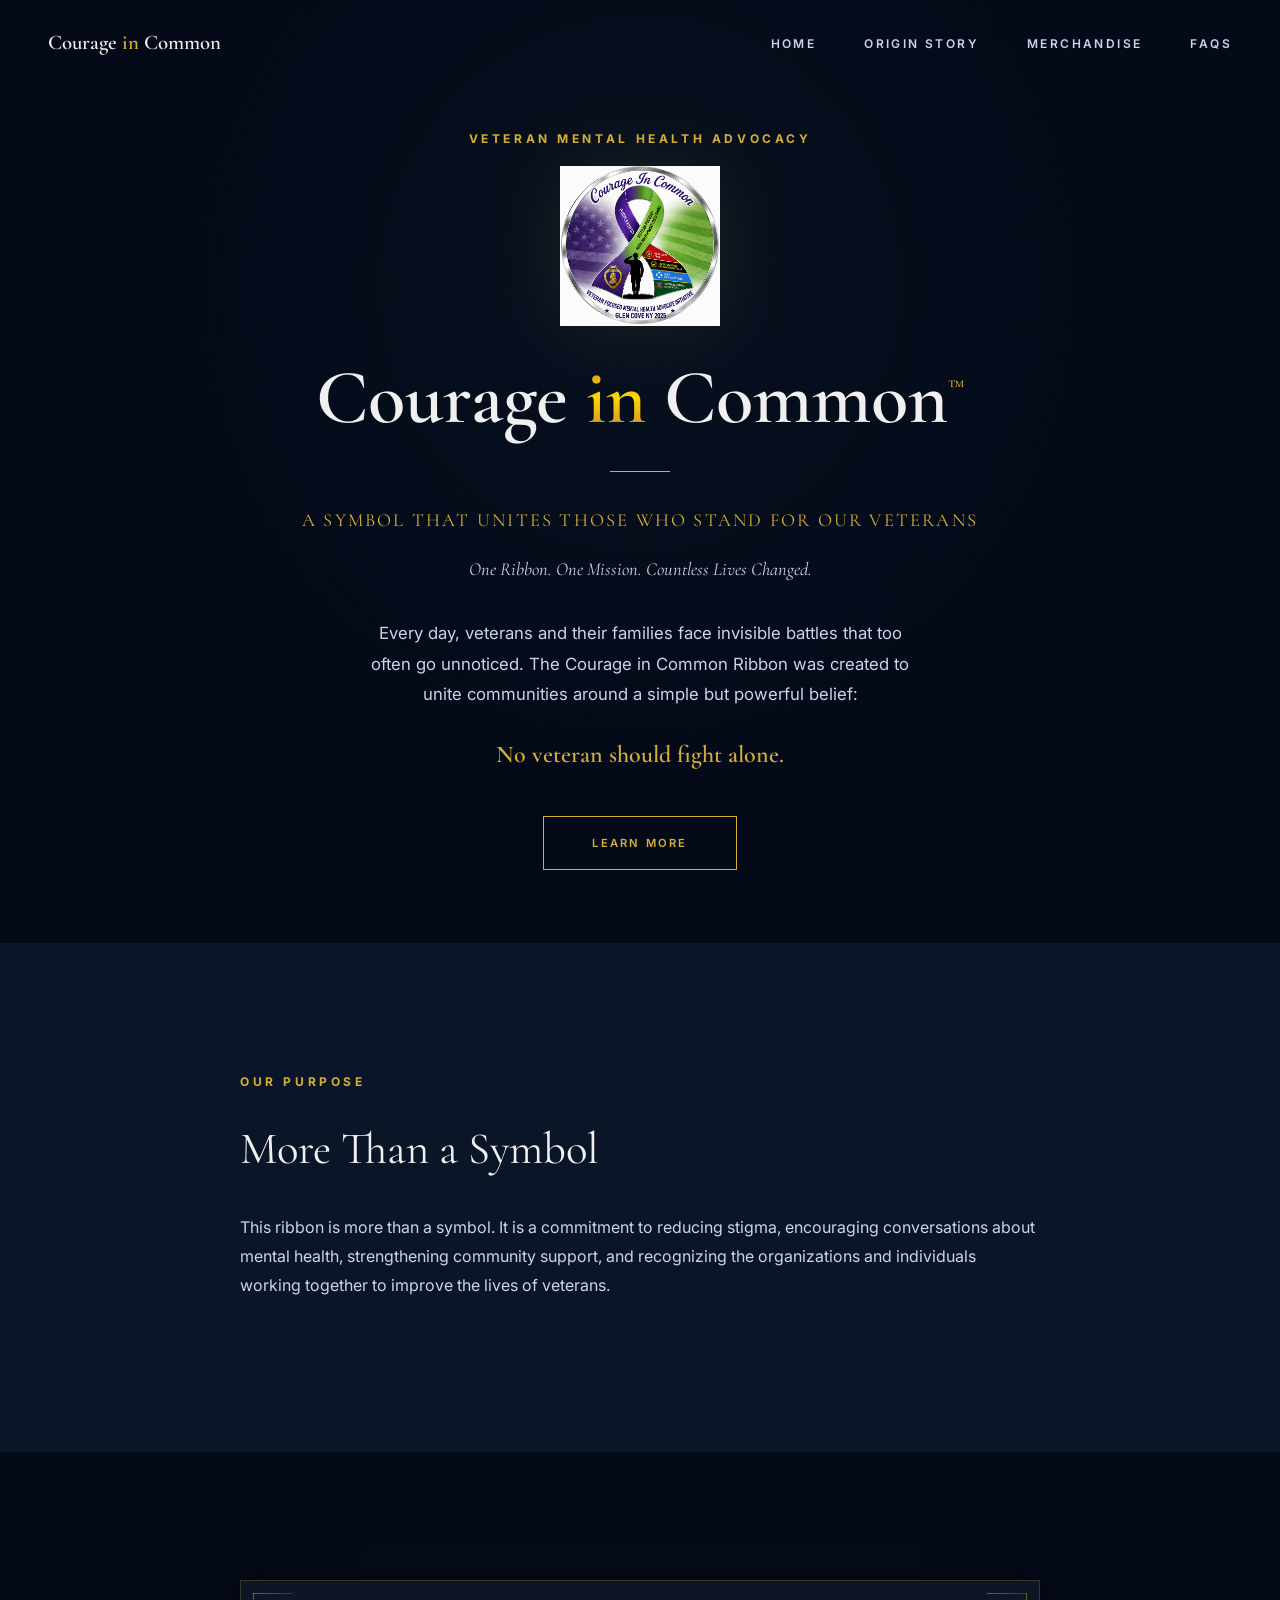
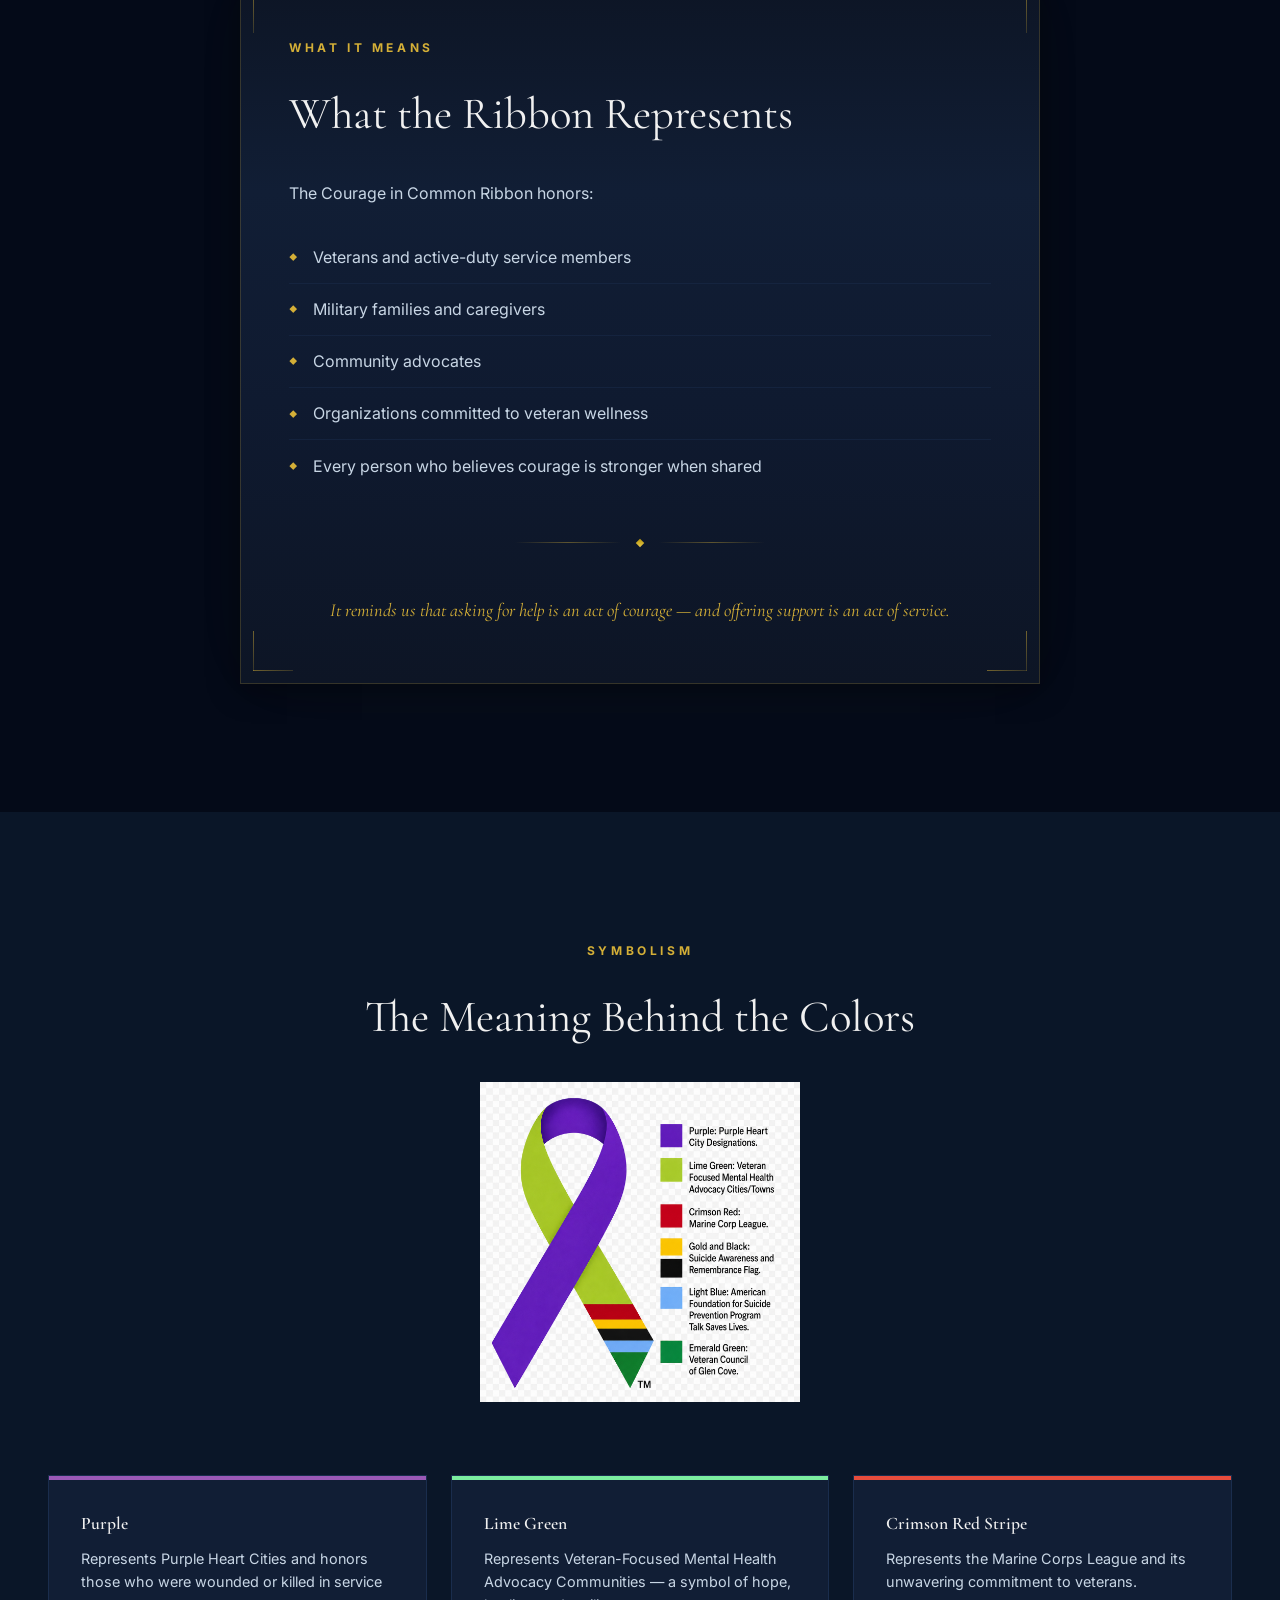
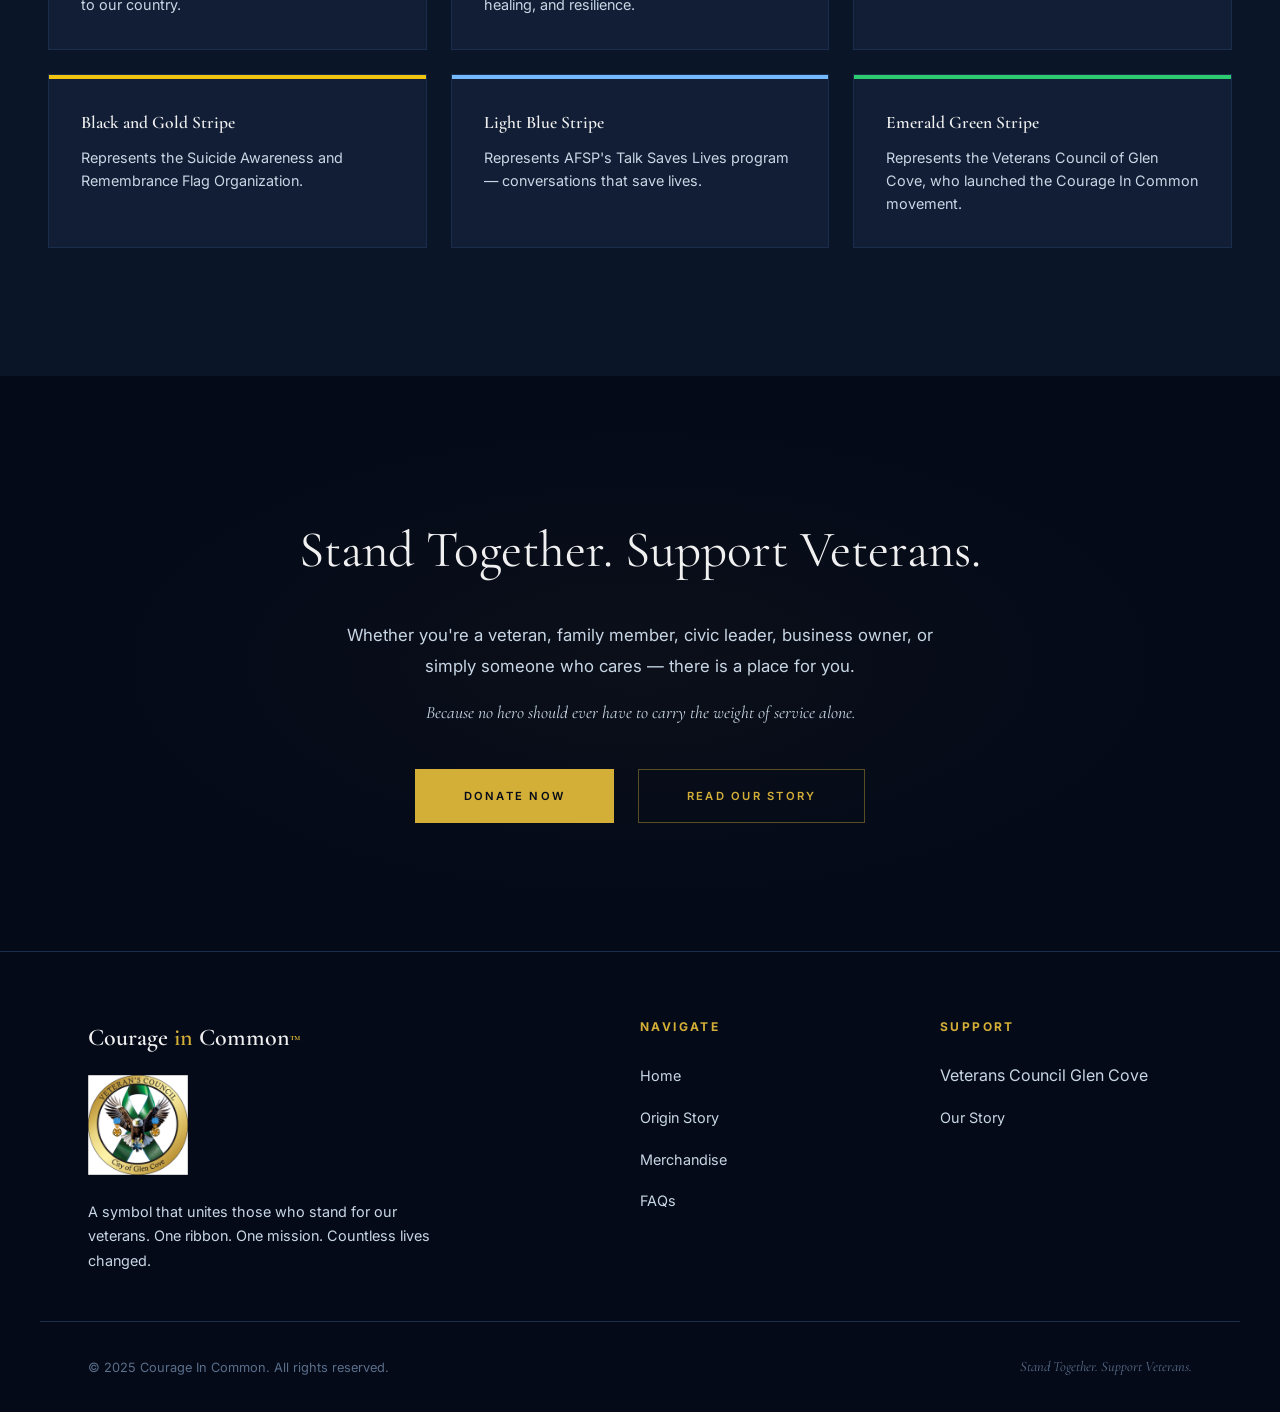
==== index.html @ b7964b13 "Replace emoji hearts with colored stripes on color cards - Top stripe always visible (4px) instead o" ====
<!DOCTYPE html>
<html lang="en">
<head>
  <meta charset="UTF-8">
  <meta name="viewport" content="width=device-width, initial-scale=1.0">
  <title>Courage In Common™ — A Symbol That Unites Those Who Stand for Our Veterans</title>
  <meta name="description" content="The Courage in Common Ribbon unites communities around veteran mental health awareness. Wear the ribbon. Support veterans. Build stronger communities.">
  <link rel="preconnect" href="https://fonts.googleapis.com">
  <link rel="preconnect" href="https://fonts.gstatic.com" crossorigin>
  <link href="https://fonts.googleapis.com/css2?family=Cormorant+Garamond:ital,wght@0,300;0,400;0,500;0,600;0,700;1,300;1,400&family=Inter:wght@300;400;500;600&display=swap" rel="stylesheet">
  <style>
    :root {
      --bg-deep: #040a18;
      --bg-primary: #0a1628;
      --bg-card: #111e35;
      --border: #1a2d4d;
      --gold: #d4af37;
      --gold-bright: #e8c84a;
      --gold-dim: #b8960b;
      --text-primary: #f0f0f0;
      --text-muted: #c8d6e5;
      --text-dim: #5a6e8a;
      --font-display: 'Cormorant Garamond', Georgia, serif;
      --font-body: 'Inter', -apple-system, sans-serif;
      --transition: 0.5s cubic-bezier(0.4, 0, 0.2, 1);
    }
    *, *::before, *::after { margin: 0; padding: 0; box-sizing: border-box; }
    html { scroll-behavior: smooth; }
    body { font-family: var(--font-body); font-weight: 400; color: var(--text-primary); background: var(--bg-deep); line-height: 1.8; -webkit-font-smoothing: antialiased; }
    a { color: var(--gold); text-decoration: none; transition: color var(--transition); }
    a:hover { color: var(--gold-bright); }

    /* Nav */
    .navbar { position: fixed; top: 0; left: 0; right: 0; z-index: 1000; padding: 1.5rem 3rem; transition: all var(--transition); }
    .navbar.scrolled { background: rgba(4, 10, 24, 0.95); backdrop-filter: blur(20px); padding: 1rem 3rem; border-bottom: 1px solid var(--border); }
    .nav-inner { max-width: 1400px; margin: 0 auto; display: flex; justify-content: space-between; align-items: center; }
    .nav-brand { font-family: var(--font-display); font-weight: 600; font-size: 1.3rem; color: var(--text-primary); }
    .nav-brand span { color: var(--gold); }
    .nav-links { display: flex; gap: 3rem; list-style: none; padding: 0; margin: 0; margin-left: auto; }
    .nav-links a { font-size: 0.75rem; font-weight: 600; letter-spacing: 0.2em; text-transform: uppercase; color: var(--text-muted); transition: color var(--transition); position: relative; }
    .nav-links a::after { content: ''; position: absolute; bottom: -4px; left: 0; width: 0; height: 1px; background: var(--gold); transition: width var(--transition); }
    .nav-links a:hover { color: var(--gold); }
    .nav-links a:hover::after { width: 100%; }
    .hamburger { display: none; flex-direction: column; gap: 6px; cursor: pointer; z-index: 10000; position: relative; background: none; border: none; padding: 10px; }
    .hamburger span { width: 24px; height: 1px; background: var(--text-primary); transition: all 0.4s ease; }
    .hamburger.active span:nth-child(1) { transform: rotate(45deg) translate(5px, 5px); }
    .hamburger.active span:nth-child(2) { opacity: 0; }
    .hamburger.active span:nth-child(3) { transform: rotate(-45deg) translate(5px, -5px); }
    @media (max-width: 768px) {
      .navbar { padding: 1rem 1.5rem; }
      .navbar.scrolled { padding: 0.8rem 1.5rem; }
      .nav-links { display: none; position: fixed; top: 0; left: 0; width: 100vw; height: 100vh; background: #000; flex-direction: column; justify-content: center; align-items: center; gap: 2.5rem; z-index: 9999; padding: 0; margin: 0; }
      .nav-links.active { display: flex; }
      .nav-links a { font-size: 0.9rem; letter-spacing: 0.25em; font-family: var(--font-display); font-weight: 400; }
      .hamburger { display: flex; }
    }

    /* Hero — elegant centered, no image */
    .hero {
      min-height: 100vh; display: flex; align-items: center; justify-content: center;
      text-align: center; position: relative; padding: 8rem 2rem 4rem;
      background: radial-gradient(ellipse at 50% 30%, rgba(58, 110, 165, 0.06) 0%, transparent 50%), var(--bg-deep);
    }
    .hero-content { max-width: 800px; position: relative; }
    .hero-overline { font-weight: 700; font-size: 0.75rem; letter-spacing: 0.3em; text-transform: uppercase; color: var(--gold); margin-bottom: 2rem; display: block; }
    .hero-title {
      font-family: var(--font-display); font-weight: 600; font-size: clamp(3rem, 6vw, 5.5rem);
      line-height: 1.05; color: var(--text-primary); margin-bottom: 1.5rem;
    }
    .hero-title .tm { font-size: 0.3em; vertical-align: super; color: var(--gold); font-weight: 400; }
    .gold-text {
      background: linear-gradient(180deg, #B8860B, #DAA520, #FFD700, #DAA520, #B8860B);
      -webkit-background-clip: text; background-clip: text; -webkit-text-fill-color: transparent;
    }
    .hero-divider { width: 60px; height: 1px; background: var(--gold); margin: 2rem auto; }
    .hero-subtitle {
      font-family: var(--font-display); font-size: 1.15rem; color: var(--gold);
      letter-spacing: 0.12em; text-transform: uppercase; margin-bottom: 1rem; font-weight: 400;
    }
    .hero-tagline {
      font-family: var(--font-display); font-size: 1.15rem; color: var(--text-muted);
      margin-bottom: 2rem; font-style: italic; font-weight: 400;
    }
    .hero-desc { font-size: 1.05rem; color: var(--text-muted); max-width: 550px; margin: 0 auto 1.5rem; line-height: 1.8; }
    .hero-statement { font-family: var(--font-display); font-size: 1.5rem; color: var(--gold); font-weight: 600; margin-bottom: 2.5rem; }
    .hero-cta {
      display: inline-block; padding: 1rem 3rem; border: 1px solid var(--gold); color: var(--gold);
      font-size: 0.7rem; font-weight: 600; letter-spacing: 0.2em; text-transform: uppercase;
      transition: all var(--transition); position: relative; overflow: hidden;
    }
    .hero-cta::before { content: ''; position: absolute; inset: 0; background: var(--gold); transform: translateY(100%); transition: transform var(--transition); z-index: -1; }
    .hero-cta:hover { color: var(--bg-deep); }
    .hero-cta:hover::before { transform: translateY(0); }

    /* Sections */
    .section { padding: 8rem 3rem; }
    .section-narrow { max-width: 800px; margin: 0 auto; }
    .section-wide { max-width: 1200px; margin: 0 auto; }
    .overline { font-weight: 700; font-size: 0.75rem; letter-spacing: 0.3em; text-transform: uppercase; color: var(--gold); margin-bottom: 1rem; display: block; }
    .section-title { font-family: var(--font-display); font-weight: 400; font-size: clamp(2rem, 3.5vw, 3rem); color: var(--text-primary); margin-bottom: 1.5rem; }
    .section-text { color: var(--text-muted); font-size: 1rem; line-height: 1.8; margin-bottom: 1.5rem; }

    /* Prestige box */
    .prestige-box {
      position: relative; background: linear-gradient(180deg, #0d1525, #111e35 30%, #0f1a30 60%, #0d1525);
      border: 1px solid rgba(212, 175, 55, 0.2); padding: 3.5rem 3rem;
      box-shadow: 0 0 80px rgba(212, 175, 55, 0.02), 0 4px 30px rgba(0, 0, 0, 0.4);
    }
    .corner { position: absolute; width: 40px; height: 40px; pointer-events: none; }
    .corner::before, .corner::after { content: ''; position: absolute; background: linear-gradient(135deg, rgba(212, 175, 55, 0.5), rgba(212, 175, 55, 0.2)); }
    .corner-tl { top: 12px; left: 12px; }
    .corner-tl::before { top: 0; left: 0; width: 1px; height: 40px; }
    .corner-tl::after { top: 0; left: 0; width: 40px; height: 1px; }
    .corner-tr { top: 12px; right: 12px; }
    .corner-tr::before { top: 0; right: 0; width: 1px; height: 40px; }
    .corner-tr::after { top: 0; right: 0; width: 40px; height: 1px; }
    .corner-bl { bottom: 12px; left: 12px; }
    .corner-bl::before { bottom: 0; left: 0; width: 1px; height: 40px; }
    .corner-bl::after { bottom: 0; left: 0; width: 40px; height: 1px; }
    .corner-br { bottom: 12px; right: 12px; }
    .corner-br::before { bottom: 0; right: 0; width: 1px; height: 40px; }
    .corner-br::after { bottom: 0; right: 0; width: 40px; height: 1px; }

    /* Divider */
    .divider-diamond { display: flex; align-items: center; justify-content: center; gap: 1rem; margin: 3rem auto; max-width: 250px; }
    .divider-diamond::before, .divider-diamond::after { content: ''; flex: 1; height: 1px; background: linear-gradient(90deg, transparent, rgba(212, 175, 55, 0.4), transparent); }
    .divider-diamond .diamond { width: 6px; height: 6px; background: linear-gradient(135deg, var(--gold-dim), var(--gold-bright)); transform: rotate(45deg); flex-shrink: 0; }

    /* Represent list */
    .represent-list { list-style: none; margin: 1.5rem 0; }
    .represent-list li { padding: 0.7rem 0; border-bottom: 1px solid rgba(26, 45, 77, 0.5); color: var(--text-muted); font-size: 1rem; display: flex; align-items: center; gap: 1rem; }
    .represent-list li::before { content: '◆'; color: var(--gold); font-size: 0.5rem; flex-shrink: 0; }
    .represent-list li:last-child { border-bottom: none; }

    /* Color grid */
    .color-grid { display: grid; grid-template-columns: repeat(3, 1fr); gap: 1.5rem; }
    .color-card { background: var(--bg-card); border: 1px solid var(--border); padding: 2rem; transition: all var(--transition); position: relative; overflow: hidden; }
    .color-card::before { content: ''; position: absolute; top: 0; left: 0; right: 0; height: 4px; background: var(--card-accent, var(--gold)); }
    .color-card:hover { border-color: rgba(212, 175, 55, 0.25); transform: translateY(-4px); }
    .color-card h3 { font-family: var(--font-display); font-weight: 600; font-size: 1.1rem; color: var(--text-primary); margin-bottom: 0.5rem; }
    .color-card p { font-size: 0.9rem; color: var(--text-muted); line-height: 1.6; margin: 0; }

    /* CTA */
    .section-cta { padding: 8rem 2rem; text-align: center; position: relative; background: var(--bg-deep); }
    .section-cta::before { content: ''; position: absolute; inset: 0; background: radial-gradient(ellipse at 50% 50%, rgba(212, 175, 55, 0.03) 0%, transparent 60%); }
    .section-cta h2 { font-family: var(--font-display); font-weight: 400; font-size: clamp(2rem, 4vw, 3.5rem); color: var(--text-primary); margin-bottom: 1.5rem; position: relative; }
    .section-cta p { color: var(--text-muted); font-size: 1.05rem; max-width: 600px; margin: 0 auto 1rem; position: relative; }
    .cta-buttons { display: flex; gap: 1.5rem; justify-content: center; flex-wrap: wrap; margin-top: 2.5rem; position: relative; }
    .btn-primary { display: inline-block; padding: 1rem 3rem; background: var(--gold); color: var(--bg-deep); font-size: 0.7rem; font-weight: 600; letter-spacing: 0.2em; text-transform: uppercase; border: 1px solid var(--gold); transition: all var(--transition); }
    .btn-primary:hover { background: var(--gold-bright); color: var(--bg-deep); box-shadow: 0 0 30px rgba(212, 175, 55, 0.2); }
    .btn-outline { display: inline-block; padding: 1rem 3rem; background: transparent; color: var(--gold); font-size: 0.7rem; font-weight: 600; letter-spacing: 0.2em; text-transform: uppercase; border: 1px solid rgba(212, 175, 55, 0.4); transition: all var(--transition); }
    .btn-outline:hover { border-color: var(--gold); background: rgba(212, 175, 55, 0.08); color: var(--gold-bright); }

    /* Footer */
    footer { background: var(--bg-deep); border-top: 1px solid var(--border); padding: 4rem 0 2rem; }
    .footer-inner { max-width: 1200px; margin: 0 auto; padding: 0 3rem; display: grid; grid-template-columns: 2fr 1fr 1fr; gap: 3rem; }
    .footer-brand { font-family: var(--font-display); font-weight: 600; font-size: 1.5rem; color: var(--text-primary); margin-bottom: 1rem; }
    .footer-brand span { color: var(--gold); }
    .footer-desc { font-size: 0.9rem; color: var(--text-muted); max-width: 350px; line-height: 1.7; }
    .footer-heading { font-weight: 700; font-size: 0.75rem; letter-spacing: 0.2em; text-transform: uppercase; color: var(--gold); margin-bottom: 1.5rem; }
    .footer-links { list-style: none; }
    .footer-links li { margin-bottom: 0.8rem; }
    .footer-links a { font-size: 0.9rem; color: var(--text-muted); }
    .footer-links a:hover { color: var(--gold); }
    .footer-bottom { max-width: 1200px; margin: 3rem auto 0; padding: 2rem 3rem 0; border-top: 1px solid var(--border); display: flex; justify-content: space-between; align-items: center; flex-wrap: wrap; gap: 1rem; }
    .footer-copy { font-size: 0.8rem; color: var(--text-dim); }
    .footer-tagline { font-family: var(--font-display); font-style: italic; font-size: 0.9rem; color: var(--text-dim); }
    @media (max-width: 768px) {
      .section { padding: 5rem 1.5rem; }
      .color-grid { grid-template-columns: 1fr; }
      .prestige-box { padding: 2rem 1.5rem; }
      .footer-inner { grid-template-columns: 1fr; text-align: center; padding: 0 1.5rem; }
      .footer-desc { margin: 0 auto; }
      .footer-bottom { justify-content: center; text-align: center; padding: 2rem 1.5rem 0; }
      .cta-buttons { flex-direction: column; align-items: center; }
    }

    .reveal { opacity: 0; transform: translateY(30px); transition: opacity 0.8s ease, transform 0.8s ease; }
    .reveal.visible { opacity: 1; transform: translateY(0); }
    .reveal-delay-1 { transition-delay: 0.1s; }
    .reveal-delay-2 { transition-delay: 0.2s; }
    .reveal-delay-3 { transition-delay: 0.3s; }
  </style>
</head>
<body>

  <nav class="navbar" id="navbar">
    <div class="nav-inner">
      <a href="index.html" class="nav-brand">Courage <span>in</span> Common</a>
      <ul class="nav-links" id="navLinks">
        <li><a href="index.html">Home</a></li>
        <li><a href="origin-story.html">Origin Story</a></li>
        <li><a href="merchandise.html">Merchandise</a></li>
        <li><a href="faqs.html">FAQs</a></li>
      </ul>
      <div class="hamburger" id="hamburger"><span></span><span></span><span></span></div>
    </div>
  </nav>

  <!-- HERO — Clean, text-only, elegant -->
  <section class="hero">
    <div class="hero-content">
      <span class="overline reveal">Veteran Mental Health Advocacy</span>
      <div class="reveal" style="margin-bottom: 1.5rem;"><img src="images/hero-coin.png" alt="Courage In Common" style="max-width: 160px; margin: 0 auto; filter: drop-shadow(0 0 40px rgba(212, 175, 55, 0.12));"></div>
      <h1 class="hero-title reveal reveal-delay-1">Courage <span class="gold-text">in</span> Common<span class="tm">™</span></h1>
      <div class="hero-divider reveal reveal-delay-1"></div>
      <p class="hero-subtitle reveal reveal-delay-2">A Symbol That Unites Those Who Stand for Our Veterans</p>
      <p class="hero-tagline reveal reveal-delay-2">One Ribbon. One Mission. Countless Lives Changed.</p>
      <p class="hero-desc reveal reveal-delay-3">Every day, veterans and their families face invisible battles that too often go unnoticed. The Courage in Common Ribbon was created to unite communities around a simple but powerful belief:</p>
      <p class="hero-statement reveal reveal-delay-3">No veteran should fight alone.</p>
      <a href="#mission" class="hero-cta reveal reveal-delay-3">Learn More</a>
    </div>
  </section>

  <!-- MISSION — Text only, centered -->
  <section class="section" id="mission" style="background: var(--bg-primary);">
    <div class="section-narrow">
      <span class="overline reveal">Our Purpose</span>
      <h2 class="section-title reveal reveal-delay-1">More Than a Symbol</h2>
      <p class="section-text reveal reveal-delay-2">This ribbon is more than a symbol. It is a commitment to reducing stigma, encouraging conversations about mental health, strengthening community support, and recognizing the organizations and individuals working together to improve the lives of veterans.</p>
    </div>
  </section>

  <!-- RIBBON MEANING — Prestige box -->
  <section class="section" style="background: var(--bg-deep);">
    <div class="section-narrow">
      <div class="prestige-box reveal">
        <div class="corner corner-tl"></div>
        <div class="corner corner-tr"></div>
        <div class="corner corner-bl"></div>
        <div class="corner corner-br"></div>
        <span class="overline">What It Means</span>
        <h2 class="section-title" style="margin-bottom: 1.5rem;">What the Ribbon Represents</h2>
        <p class="section-text">The Courage in Common Ribbon honors:</p>
        <ul class="represent-list">
          <li>Veterans and active-duty service members</li>
          <li>Military families and caregivers</li>
          <li>Community advocates</li>
          <li>Organizations committed to veteran wellness</li>
          <li>Every person who believes courage is stronger when shared</li>
        </ul>
        <div class="divider-diamond"><div class="diamond"></div></div>
        <p style="font-family: var(--font-display); font-style: italic; font-size: 1.15rem; color: var(--gold); text-align: center;">It reminds us that asking for help is an act of courage — and offering support is an act of service.</p>
      </div>
    </div>
  </section>

  <!-- COLORS — Card grid -->
  <section class="section" style="background: var(--bg-primary);">
    <div class="section-wide">
      <div style="text-align: center; margin-bottom: 4rem;">
        <span class="overline reveal" style="display: block;">Symbolism</span>
        <h2 class="section-title reveal reveal-delay-1">The Meaning Behind the Colors</h2>
        <div class="reveal" style="margin-top: 1.5rem;"><img src="images/color-ribbon.png" alt="Courage In Common Ribbon Colors" style="max-width: 320px; margin: 0 auto;"></div>
      </div>
      <div class="color-grid">
        <div class="color-card reveal" style="--card-accent: #9b59b6;"><h3>Purple</h3><p>Represents Purple Heart Cities and honors those who were wounded or killed in service to our country.</p></div>
        <div class="color-card reveal" style="--card-accent: #7bed9f;"><h3>Lime Green</h3><p>Represents Veteran-Focused Mental Health Advocacy Communities — a symbol of hope, healing, and resilience.</p></div>
        <div class="color-card reveal" style="--card-accent: #e74c3c;"><h3>Crimson Red Stripe</h3><p>Represents the Marine Corps League and its unwavering commitment to veterans.</p></div>
        <div class="color-card reveal" style="--card-accent: #f1c40f;"><h3>Black and Gold Stripe</h3><p>Represents the Suicide Awareness and Remembrance Flag Organization.</p></div>
        <div class="color-card reveal" style="--card-accent: #74b9ff;"><h3>Light Blue Stripe</h3><p>Represents AFSP's Talk Saves Lives program — conversations that save lives.</p></div>
        <div class="color-card reveal" style="--card-accent: #2ecc71;"><h3>Emerald Green Stripe</h3><p>Represents the Veterans Council of Glen Cove, who launched the Courage In Common movement.</p></div>
      </div>
    </div>
  </section>

  <!-- CTA -->
  <section class="section-cta">
    <h2 class="reveal">Stand Together. Support Veterans.</h2>
    <p class="reveal reveal-delay-1">Whether you're a veteran, family member, civic leader, business owner, or simply someone who cares — there is a place for you.</p>
    <p class="reveal reveal-delay-2" style="font-family: var(--font-display); font-style: italic; font-size: 1.1rem; margin-bottom: 2rem;">Because no hero should ever have to carry the weight of service alone.</p>
    <div class="cta-buttons reveal reveal-delay-3">
      <a href="https://www.zeffy.com/en-US/donation-form/courage-in-common-mental-health-advocacy-initiative" class="btn-primary" target="_blank" rel="noopener">Donate Now</a>
      <a href="origin-story.html" class="btn-outline">Read Our Story</a>
    </div>
  </section>

  <footer>
    <div class="footer-inner">
      <div>
        <div class="footer-brand">Courage <span>in</span> Common<span style="color: var(--gold); font-size: 0.6em;">™</span></div>
        <img src="images/veterans-council-seal.png" alt="Veterans Council Glen Cove" style="max-width: 100px; margin-bottom: 1rem;">
        <p class="footer-desc">A symbol that unites those who stand for our veterans. One ribbon. One mission. Countless lives changed.</p>
      </div>
      <div>
        <h4 class="footer-heading">Navigate</h4>
        <ul class="footer-links">
          <li><a href="index.html">Home</a></li>
          <li><a href="origin-story.html">Origin Story</a></li>
          <li><a href="merchandise.html">Merchandise</a></li>
          <li><a href="faqs.html">FAQs</a></li>
        </ul>
      </div>
      <div>
        <h4 class="footer-heading">Support</h4>
        <ul class="footer-links">
          <li><span style="color: var(--text-muted); cursor: default;">Veterans Council Glen Cove</span></li>
          <li><a href="origin-story.html">Our Story</a></li>
        </ul>
      </div>
    </div>
    <div class="footer-bottom">
      <p class="footer-copy">&copy; 2025 Courage In Common. All rights reserved.</p>
      <p class="footer-tagline">Stand Together. Support Veterans.</p>
    </div>
  </footer>

  <script>
    const navbar = document.getElementById('navbar');
    window.addEventListener('scroll', () => { navbar.classList.toggle('scrolled', window.scrollY > 50); });
    const hamburger = document.getElementById('hamburger');
    const navLinks = document.getElementById('navLinks');
    hamburger.addEventListener('click', () => { navLinks.classList.toggle('active'); hamburger.classList.toggle('active'); });
    document.querySelectorAll('.nav-links a').forEach(link => { link.addEventListener('click', () => { navLinks.classList.remove('active'); hamburger.classList.remove('active'); }); });
    document.querySelectorAll('.reveal').forEach(el => { new IntersectionObserver((entries) => { entries.forEach(e => { if (e.isIntersecting) { e.target.classList.add('visible'); } }); }, { threshold: 0.1, rootMargin: '0px 0px -50px 0px' }).observe(el); });
  </script>
</body>
</html>
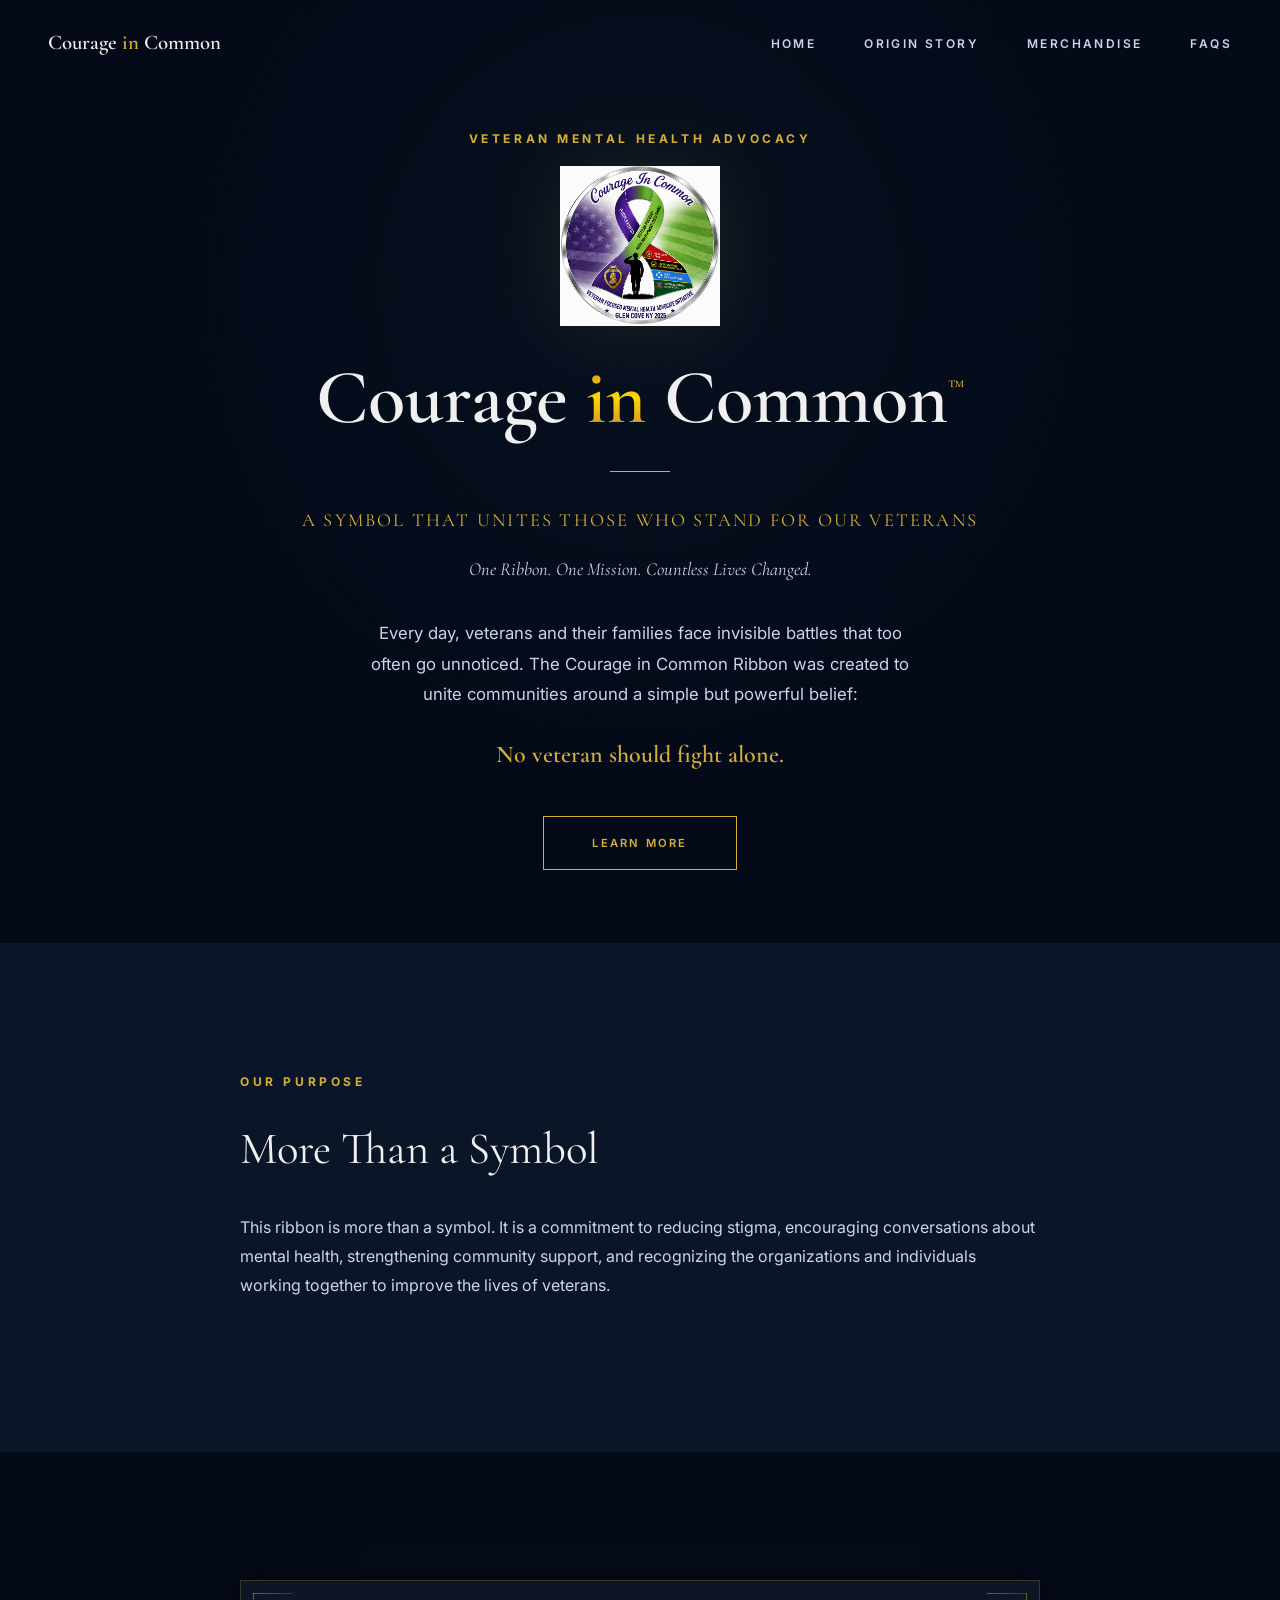
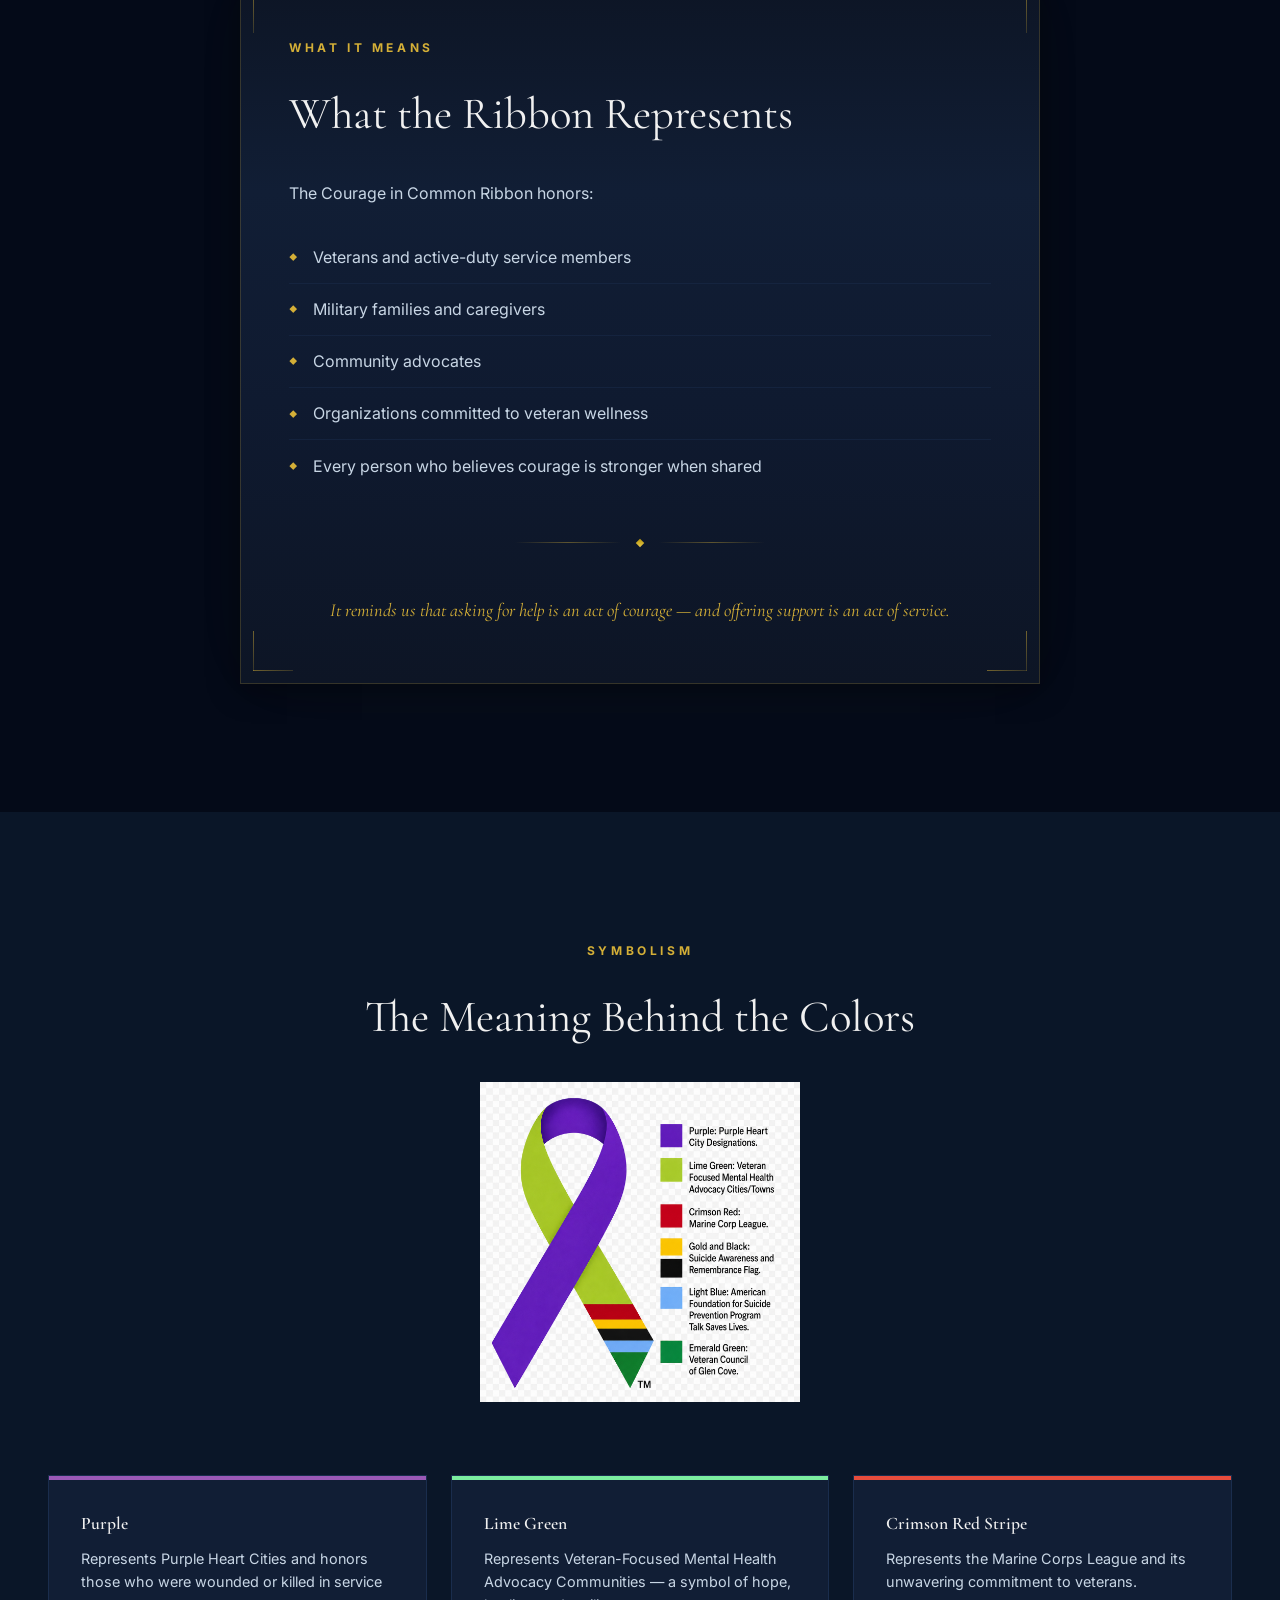
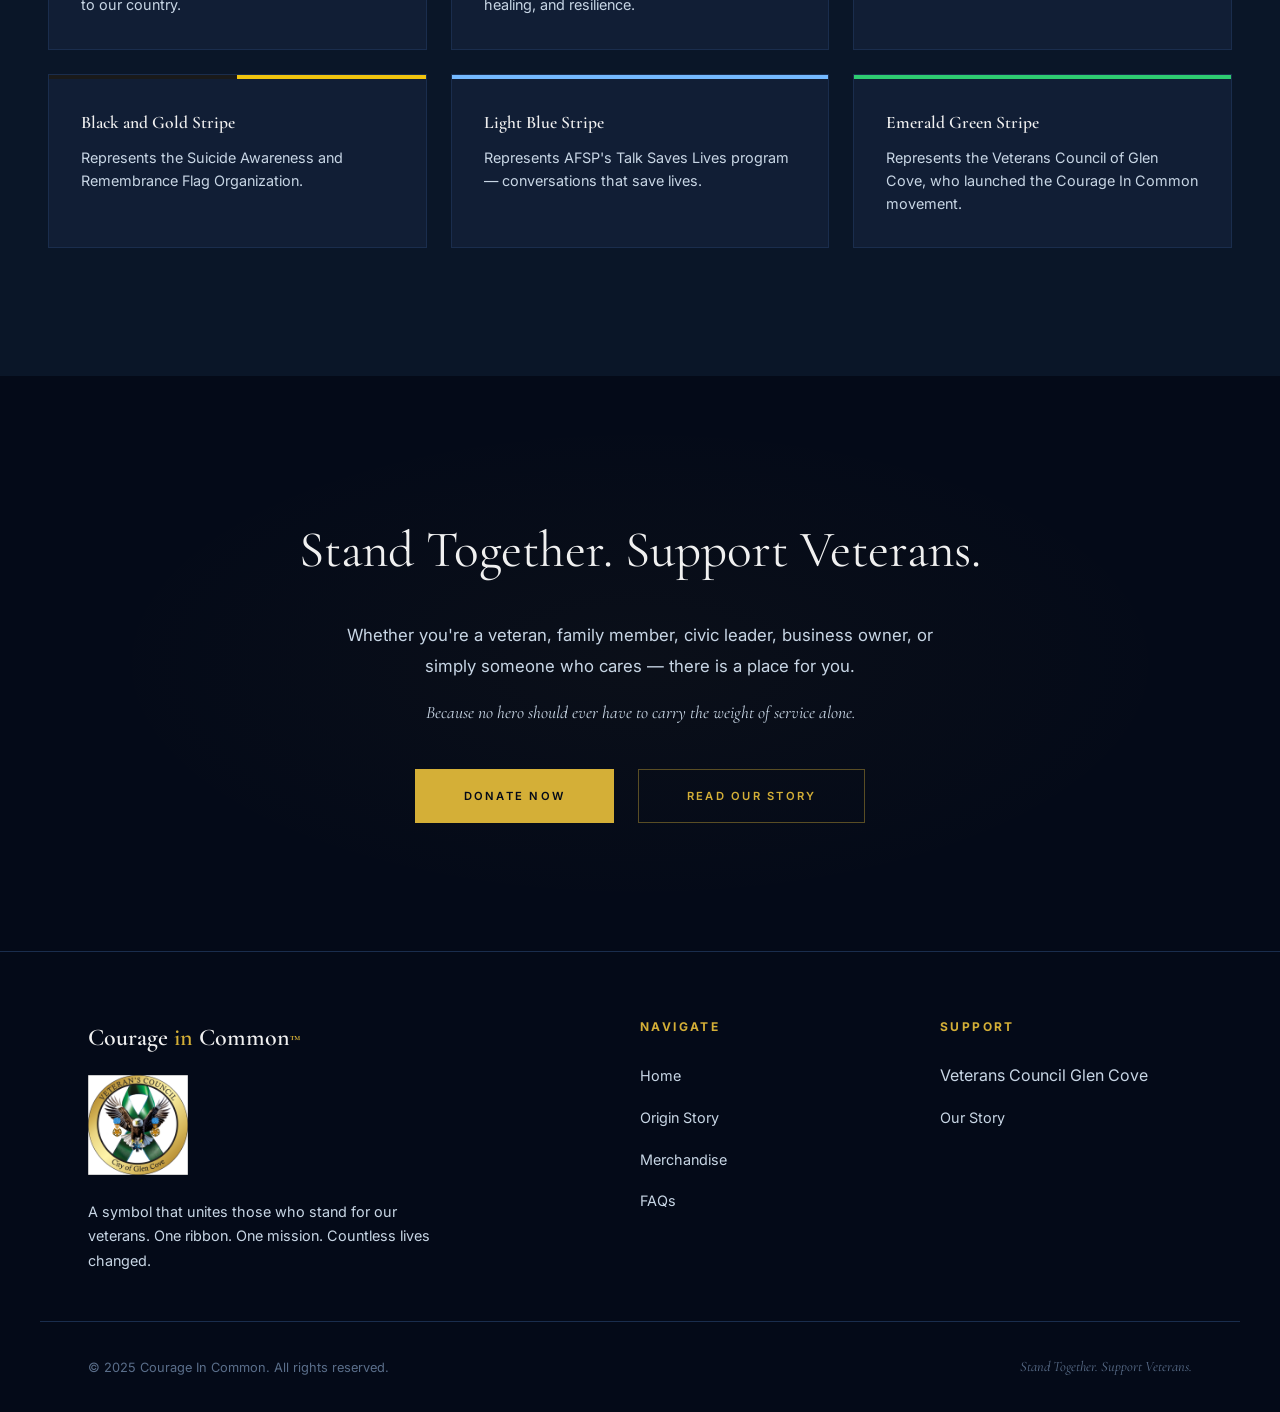
==== commit e5b482cc: "Fix Black and Gold stripe - add black to gradient" ====
--- a/index.html
+++ b/index.html
@@ -257,7 +257,7 @@
         <div class="color-card reveal" style="--card-accent: #9b59b6;"><h3>Purple</h3><p>Represents Purple Heart Cities and honors those who were wounded or killed in service to our country.</p></div>
         <div class="color-card reveal" style="--card-accent: #7bed9f;"><h3>Lime Green</h3><p>Represents Veteran-Focused Mental Health Advocacy Communities — a symbol of hope, healing, and resilience.</p></div>
         <div class="color-card reveal" style="--card-accent: #e74c3c;"><h3>Crimson Red Stripe</h3><p>Represents the Marine Corps League and its unwavering commitment to veterans.</p></div>
-        <div class="color-card reveal" style="--card-accent: #f1c40f;"><h3>Black and Gold Stripe</h3><p>Represents the Suicide Awareness and Remembrance Flag Organization.</p></div>
+        <div class="color-card reveal" style="--card-accent: linear-gradient(90deg, #1a1a1a 50%, #f1c40f 50%);"><h3>Black and Gold Stripe</h3><p>Represents the Suicide Awareness and Remembrance Flag Organization.</p></div>
         <div class="color-card reveal" style="--card-accent: #74b9ff;"><h3>Light Blue Stripe</h3><p>Represents AFSP's Talk Saves Lives program — conversations that save lives.</p></div>
         <div class="color-card reveal" style="--card-accent: #2ecc71;"><h3>Emerald Green Stripe</h3><p>Represents the Veterans Council of Glen Cove, who launched the Courage In Common movement.</p></div>
       </div>
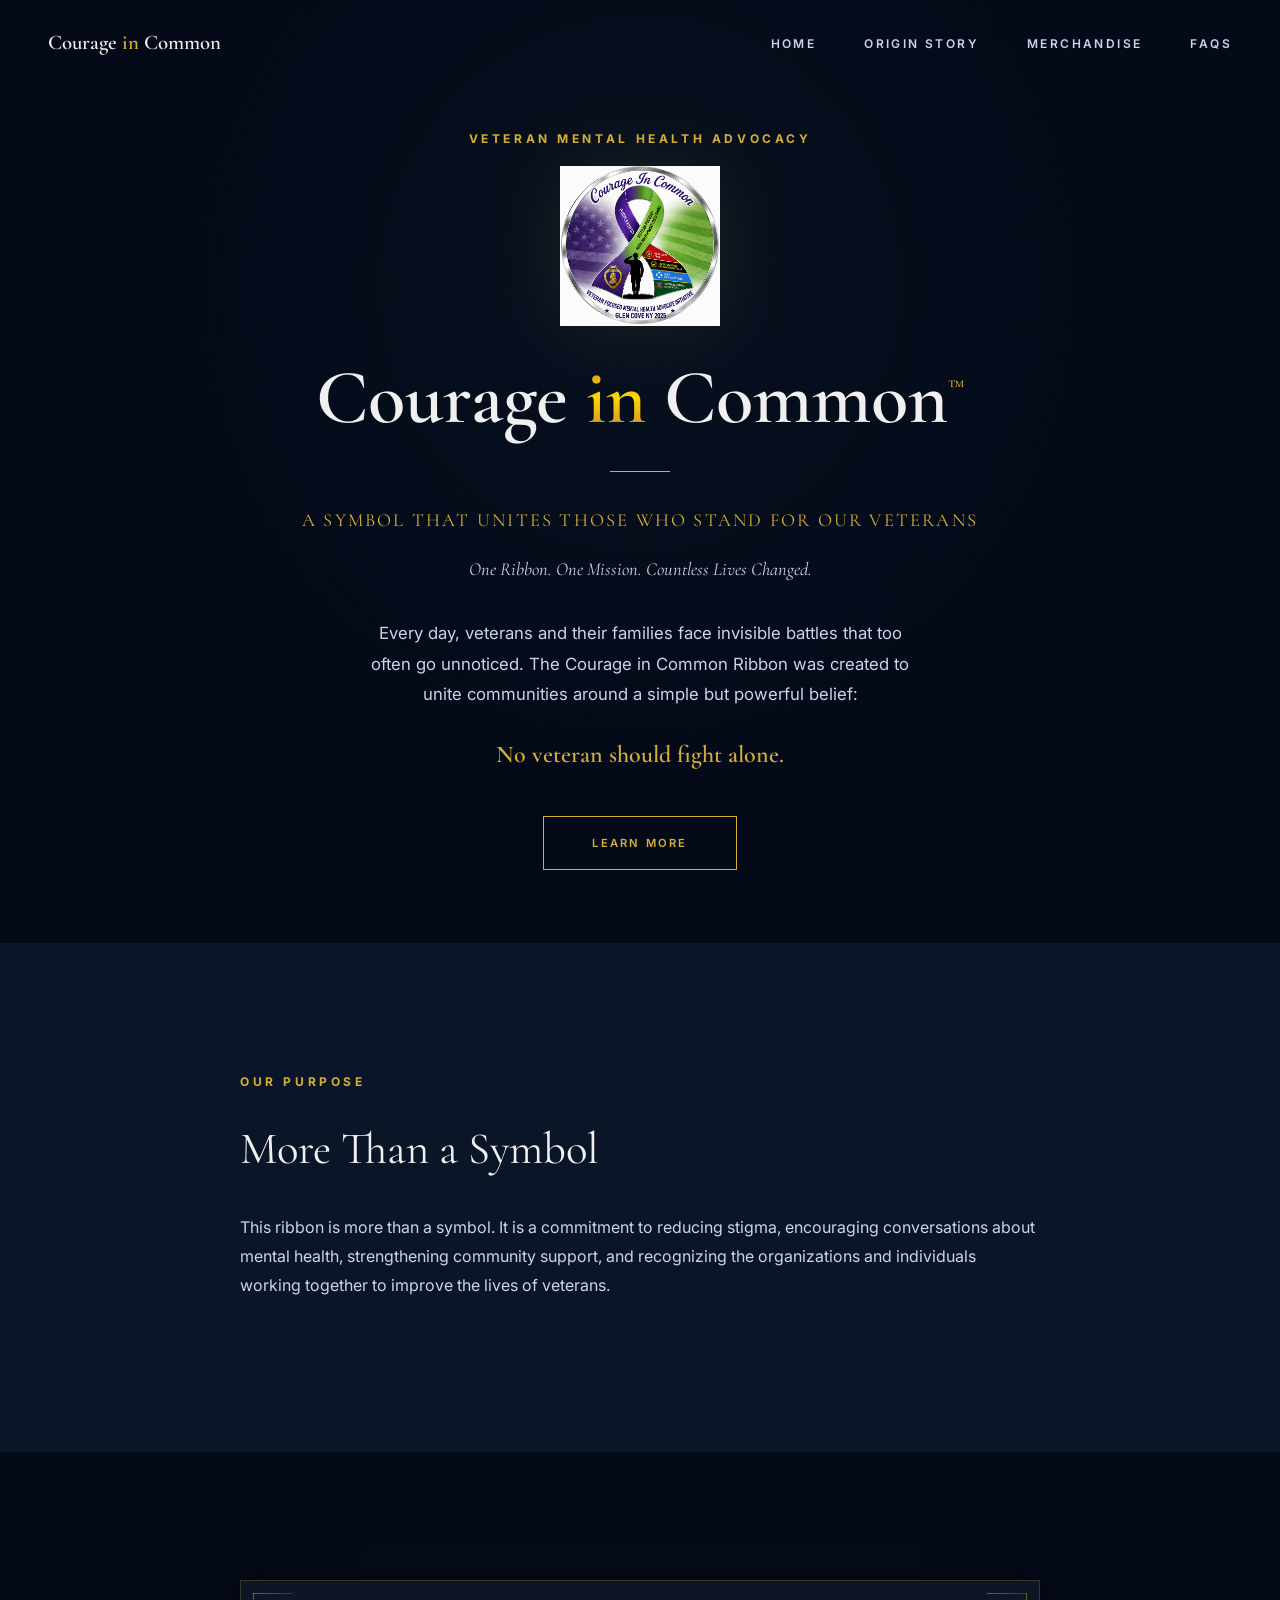
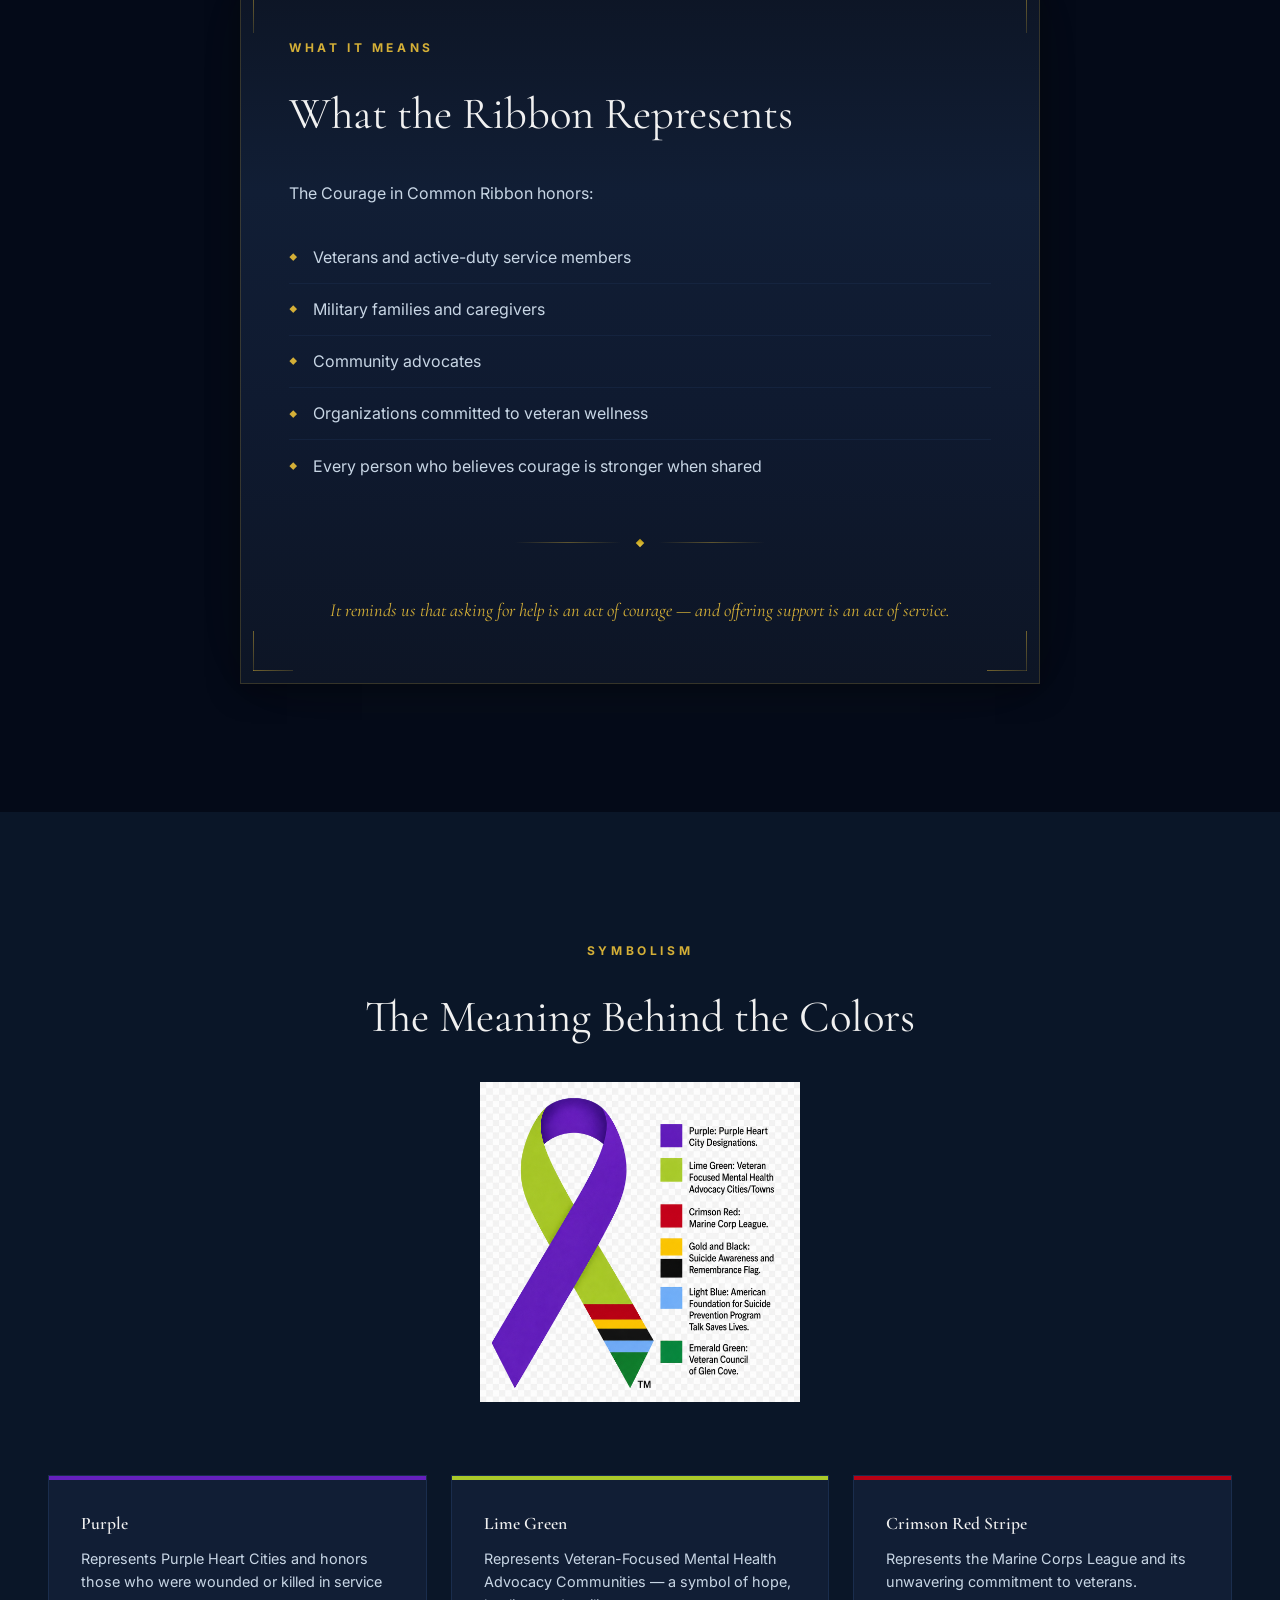
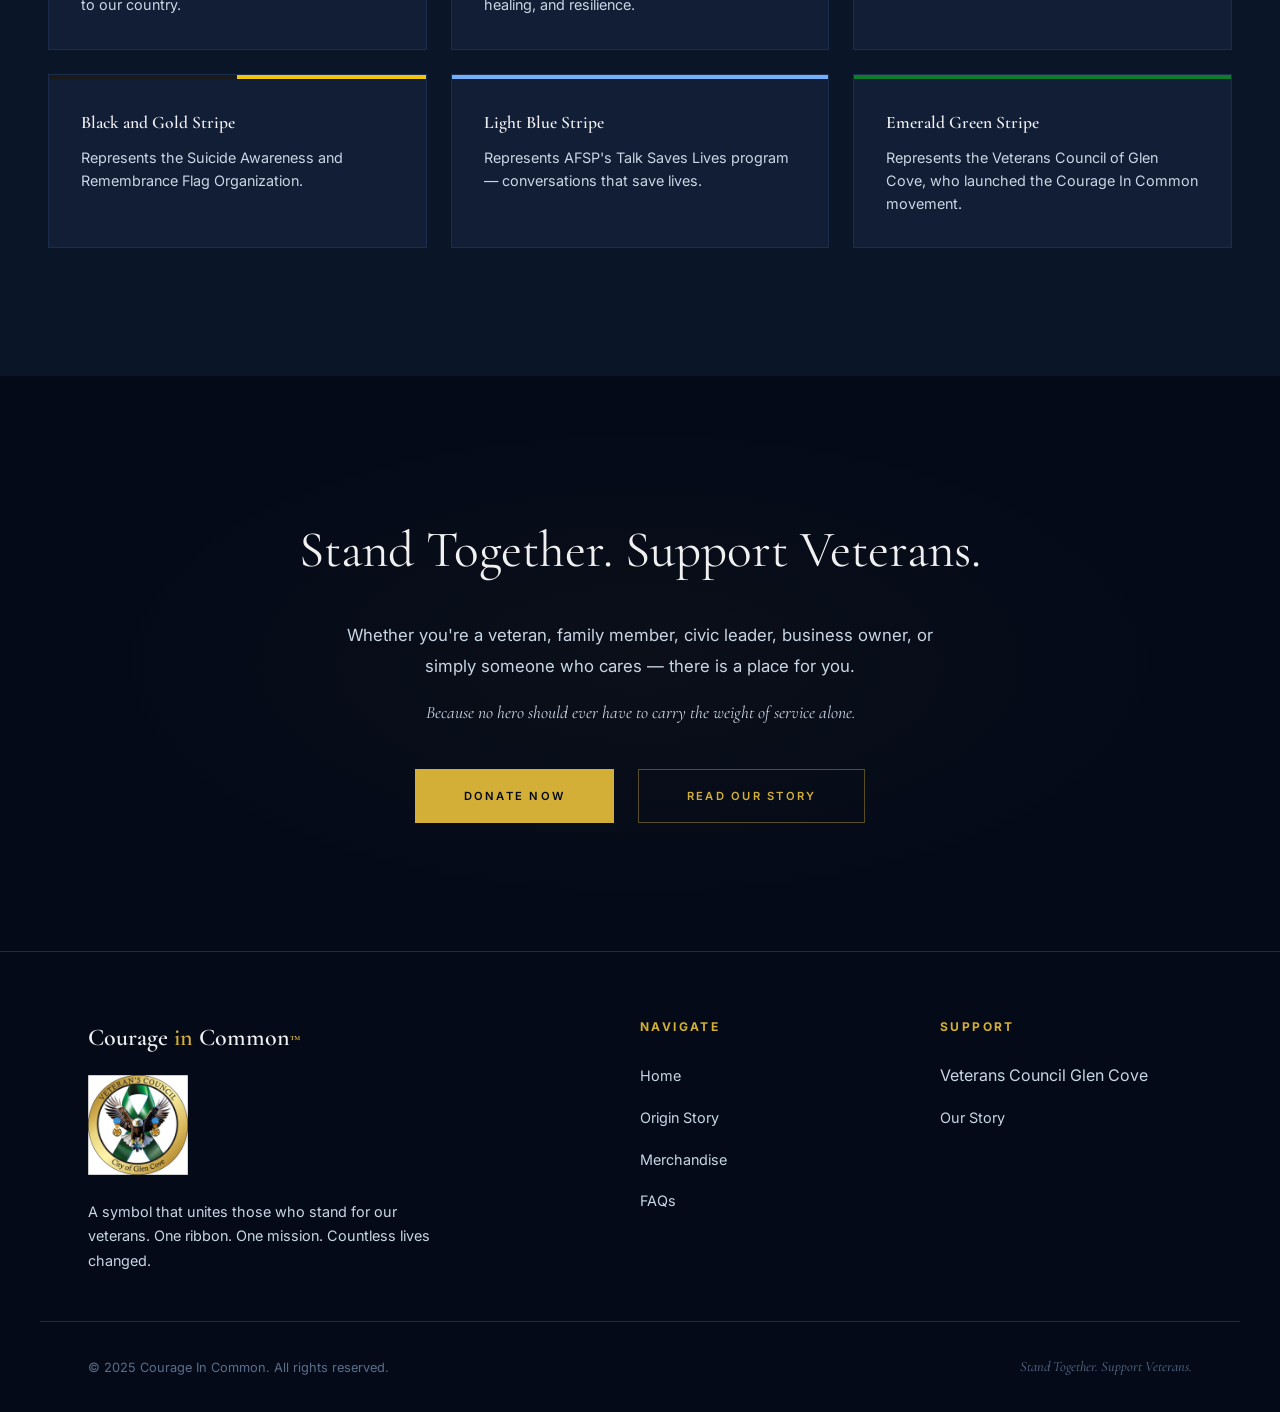
==== commit 31a09149: "Update stripe colors to official hex values - Purple: #6520bd - Lime Green: #aac929 - Crimson Red: #" ====
--- a/index.html
+++ b/index.html
@@ -254,12 +254,12 @@
         <div class="reveal" style="margin-top: 1.5rem;"><img src="images/color-ribbon.png" alt="Courage In Common Ribbon Colors" style="max-width: 320px; margin: 0 auto;"></div>
       </div>
       <div class="color-grid">
-        <div class="color-card reveal" style="--card-accent: #9b59b6;"><h3>Purple</h3><p>Represents Purple Heart Cities and honors those who were wounded or killed in service to our country.</p></div>
-        <div class="color-card reveal" style="--card-accent: #7bed9f;"><h3>Lime Green</h3><p>Represents Veteran-Focused Mental Health Advocacy Communities — a symbol of hope, healing, and resilience.</p></div>
-        <div class="color-card reveal" style="--card-accent: #e74c3c;"><h3>Crimson Red Stripe</h3><p>Represents the Marine Corps League and its unwavering commitment to veterans.</p></div>
+        <div class="color-card reveal" style="--card-accent: #6520bd;"><h3>Purple</h3><p>Represents Purple Heart Cities and honors those who were wounded or killed in service to our country.</p></div>
+        <div class="color-card reveal" style="--card-accent: #aac929;"><h3>Lime Green</h3><p>Represents Veteran-Focused Mental Health Advocacy Communities — a symbol of hope, healing, and resilience.</p></div>
+        <div class="color-card reveal" style="--card-accent: #b70114;"><h3>Crimson Red Stripe</h3><p>Represents the Marine Corps League and its unwavering commitment to veterans.</p></div>
         <div class="color-card reveal" style="--card-accent: linear-gradient(90deg, #1a1a1a 50%, #f1c40f 50%);"><h3>Black and Gold Stripe</h3><p>Represents the Suicide Awareness and Remembrance Flag Organization.</p></div>
-        <div class="color-card reveal" style="--card-accent: #74b9ff;"><h3>Light Blue Stripe</h3><p>Represents AFSP's Talk Saves Lives program — conversations that save lives.</p></div>
-        <div class="color-card reveal" style="--card-accent: #2ecc71;"><h3>Emerald Green Stripe</h3><p>Represents the Veterans Council of Glen Cove, who launched the Courage In Common movement.</p></div>
+        <div class="color-card reveal" style="--card-accent: #73aef8;"><h3>Light Blue Stripe</h3><p>Represents AFSP's Talk Saves Lives program — conversations that save lives.</p></div>
+        <div class="color-card reveal" style="--card-accent: #0f7c2d;"><h3>Emerald Green Stripe</h3><p>Represents the Veterans Council of Glen Cove, who launched the Courage In Common movement.</p></div>
       </div>
     </div>
   </section>
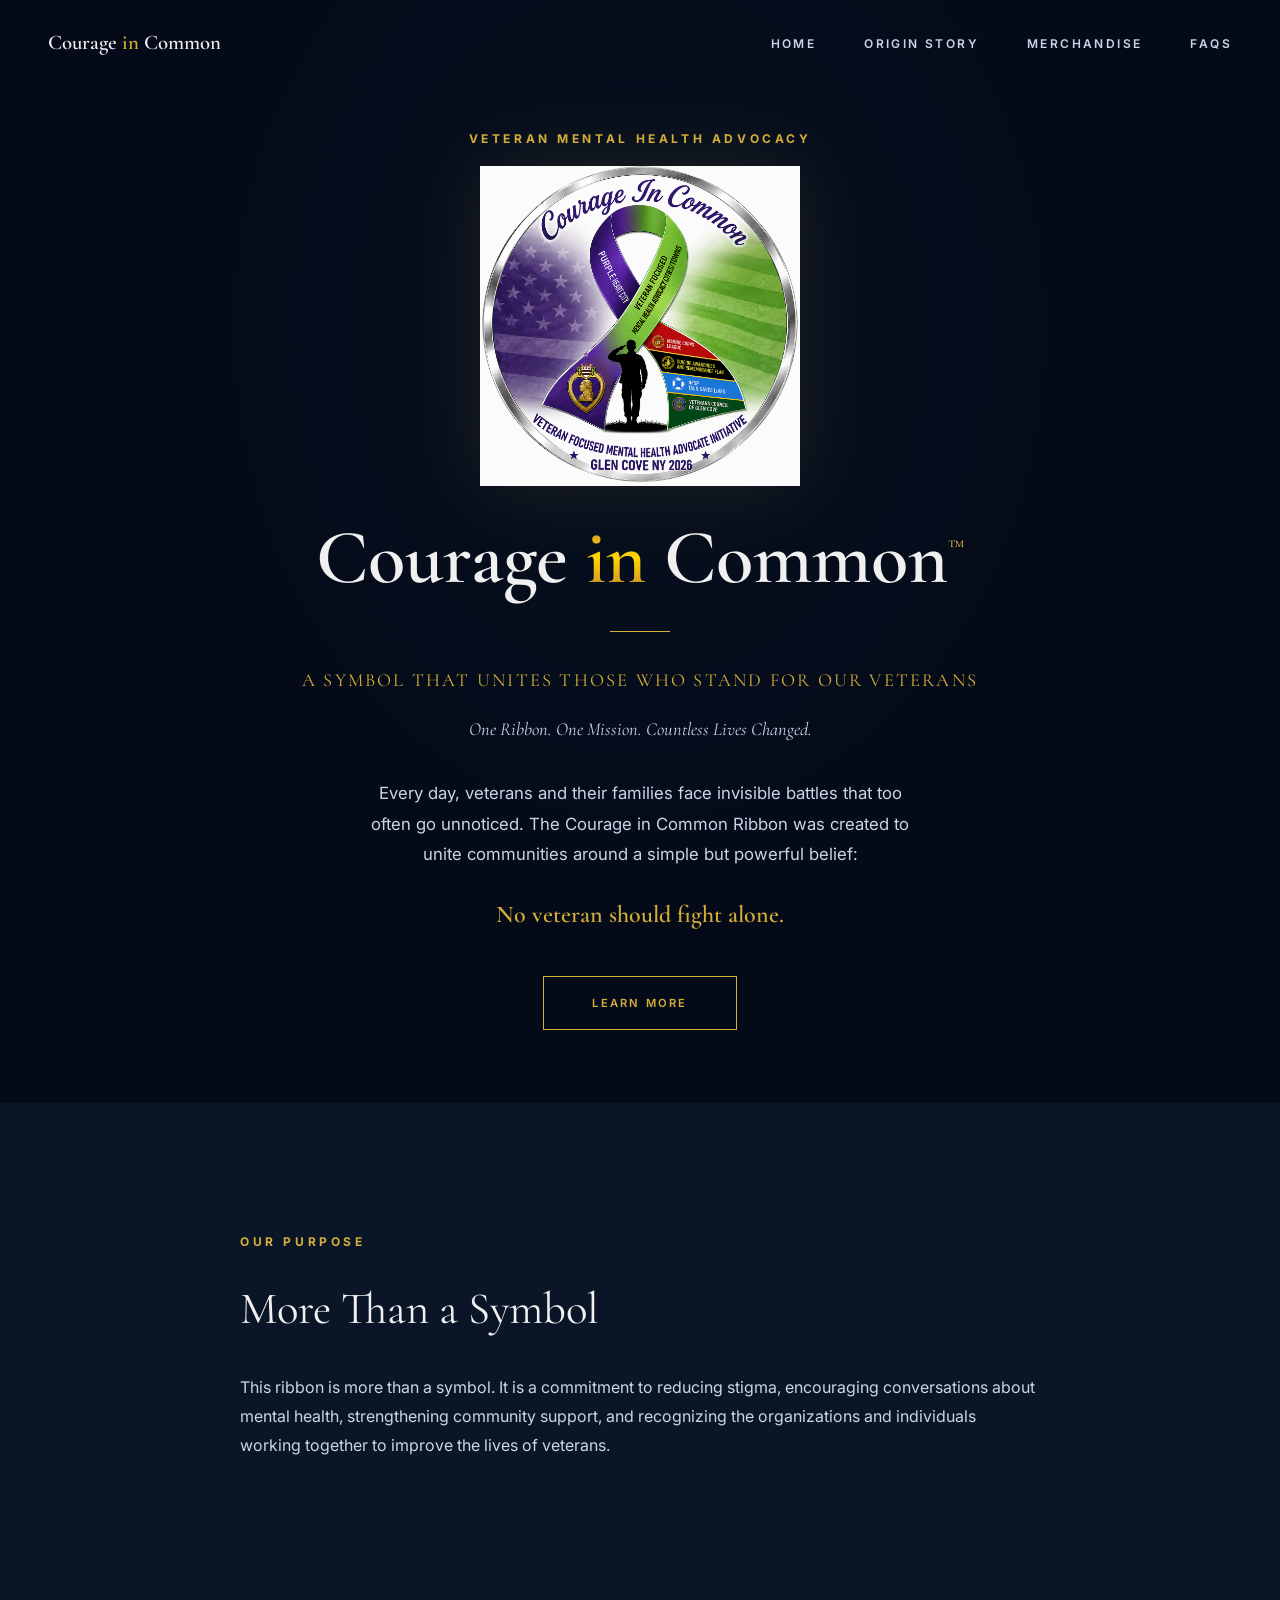
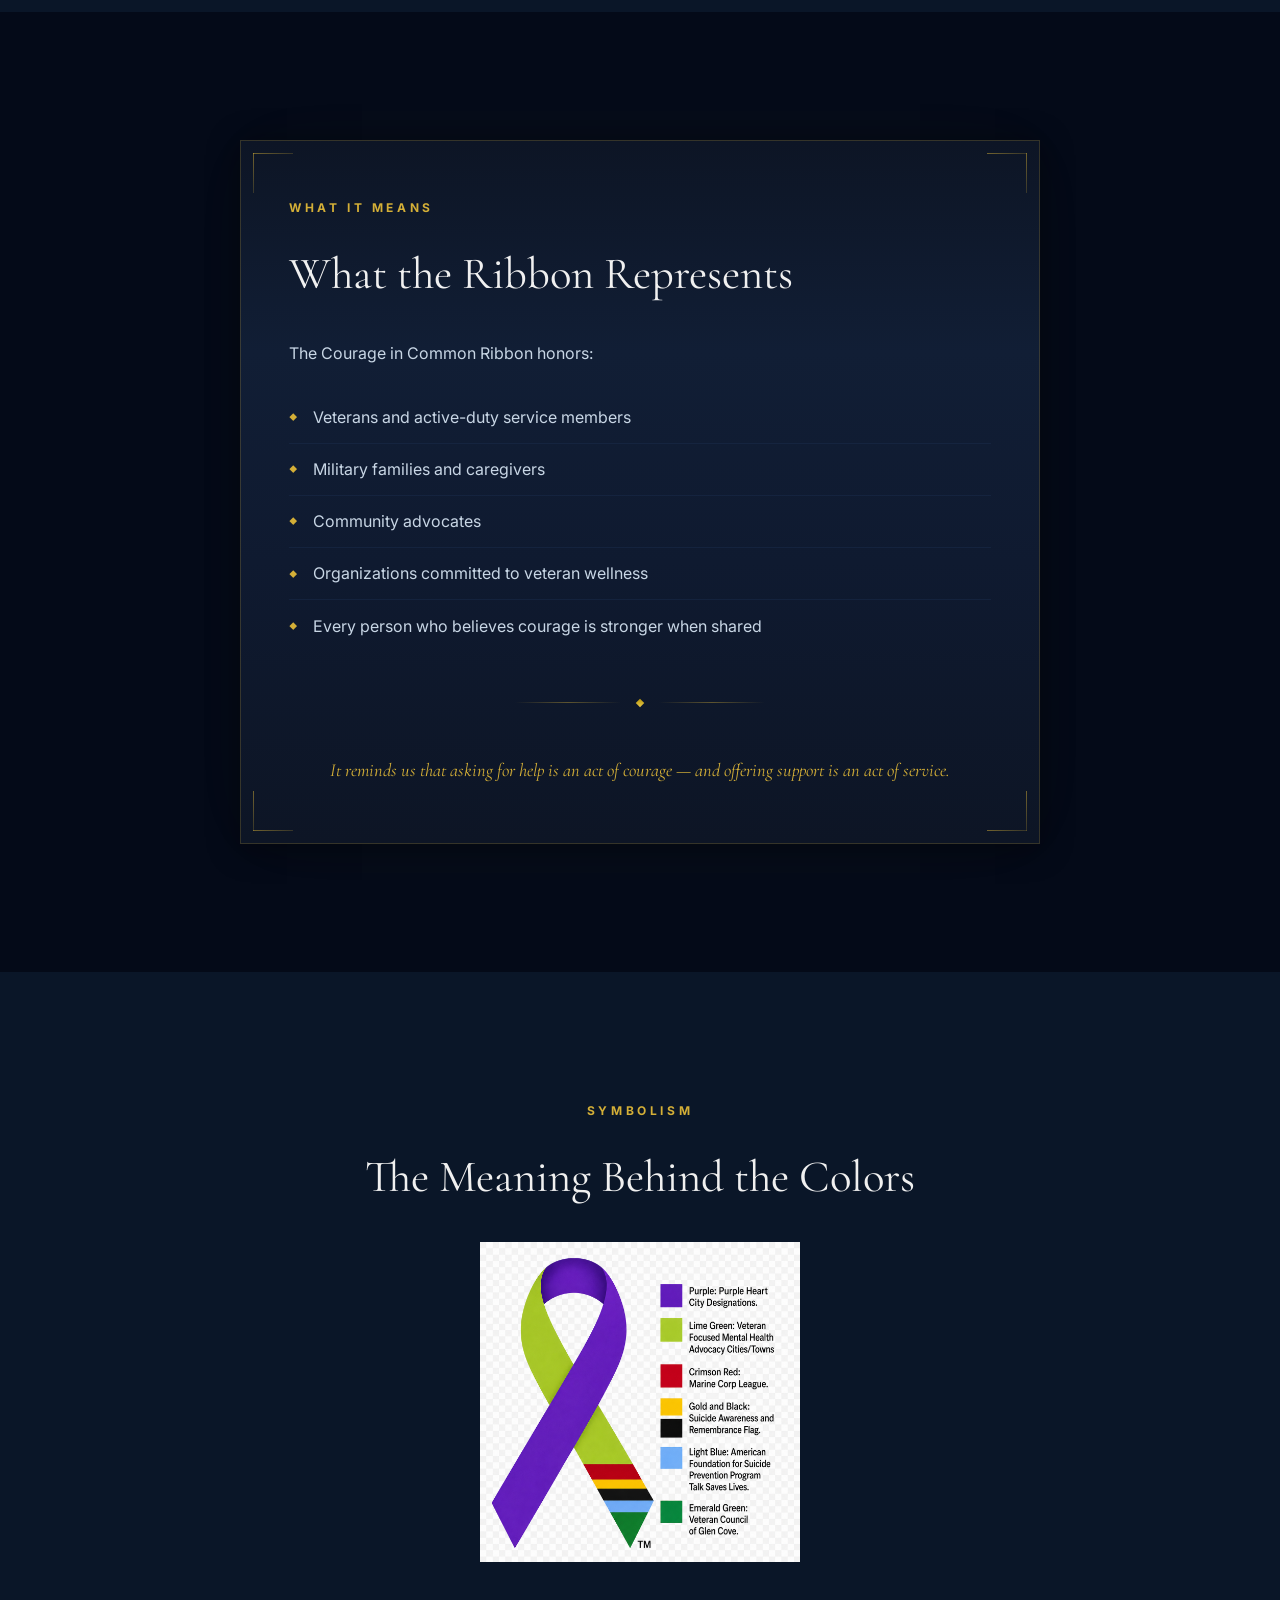
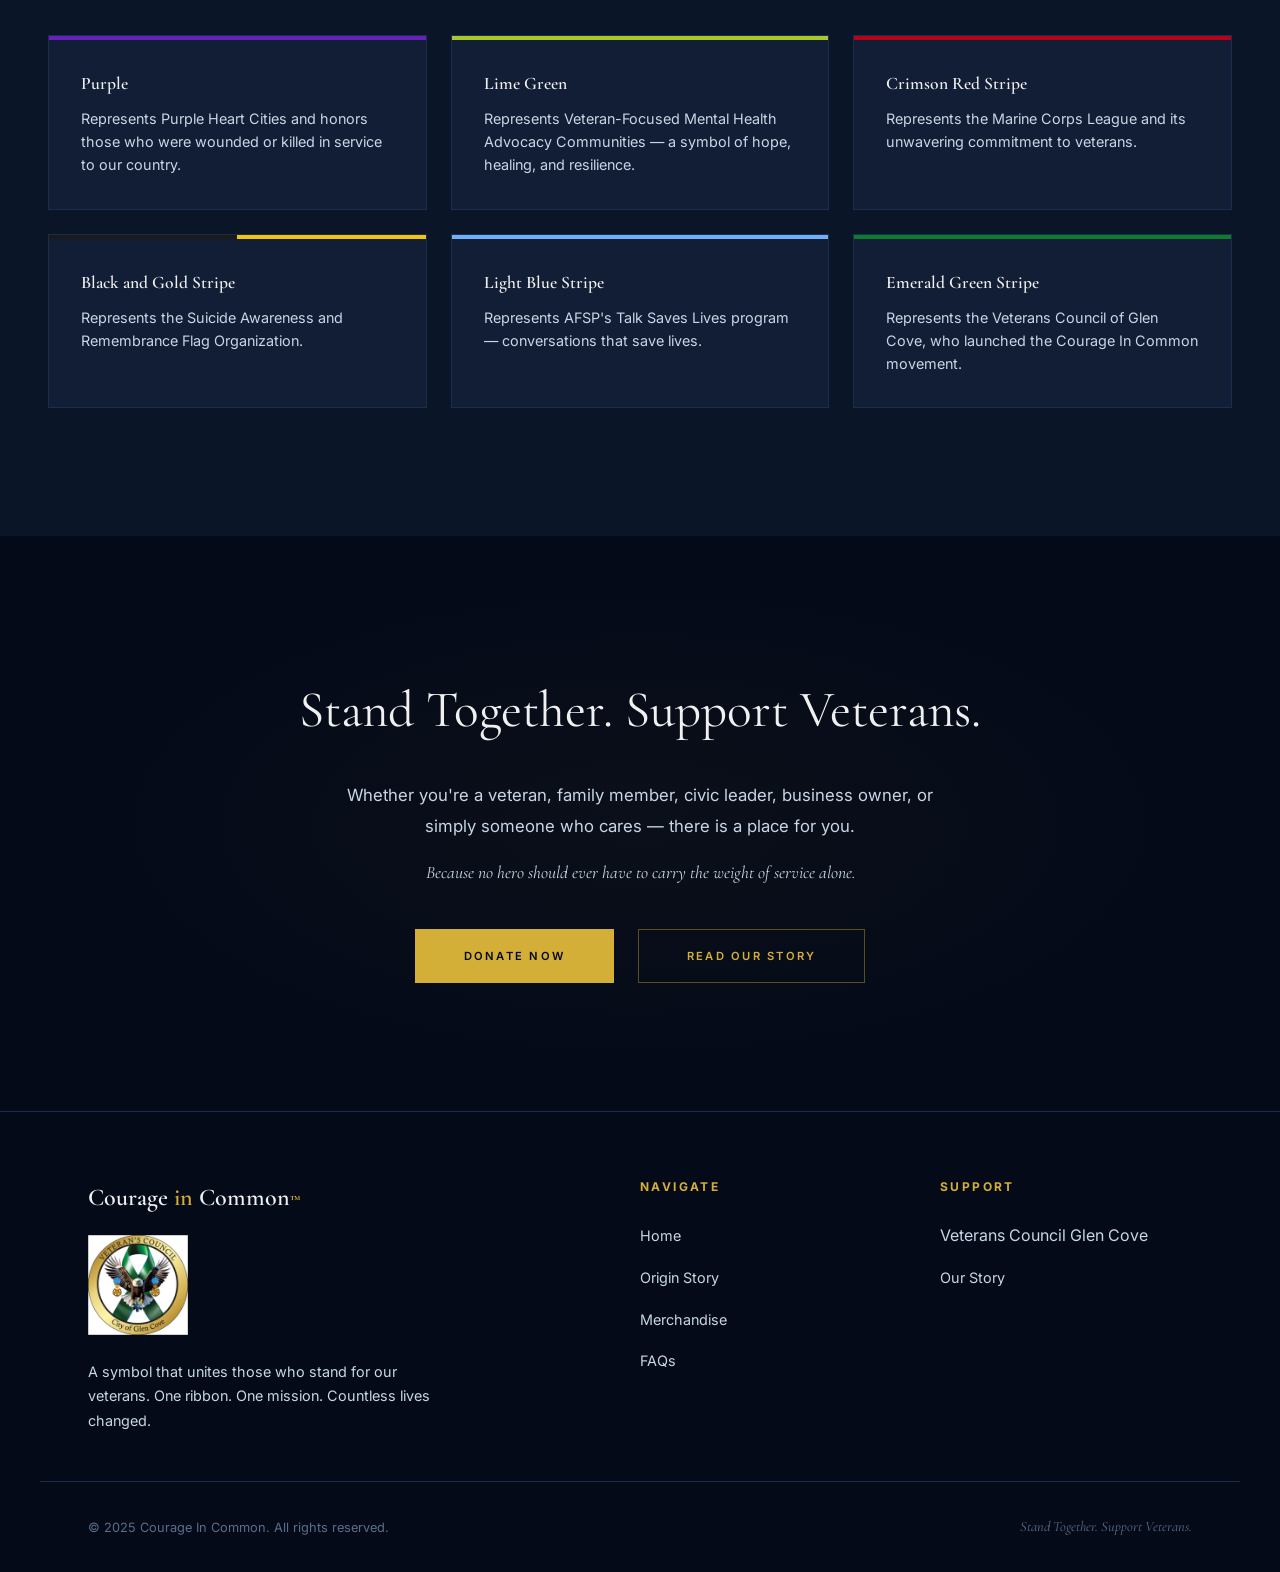
==== commit a47ba1e8: "Double hero coin size on homepage" ====
--- a/index.html
+++ b/index.html
@@ -201,7 +201,7 @@
   <section class="hero">
     <div class="hero-content">
       <span class="overline reveal">Veteran Mental Health Advocacy</span>
-      <div class="reveal" style="margin-bottom: 1.5rem;"><img src="images/hero-coin.png" alt="Courage In Common" style="max-width: 160px; margin: 0 auto; filter: drop-shadow(0 0 40px rgba(212, 175, 55, 0.12));"></div>
+      <div class="reveal" style="margin-bottom: 1.5rem;"><img src="images/hero-coin.png" alt="Courage In Common" style="max-width: 320px; margin: 0 auto; filter: drop-shadow(0 0 40px rgba(212, 175, 55, 0.12));"></div>
       <h1 class="hero-title reveal reveal-delay-1">Courage <span class="gold-text">in</span> Common<span class="tm">™</span></h1>
       <div class="hero-divider reveal reveal-delay-1"></div>
       <p class="hero-subtitle reveal reveal-delay-2">A Symbol That Unites Those Who Stand for Our Veterans</p>
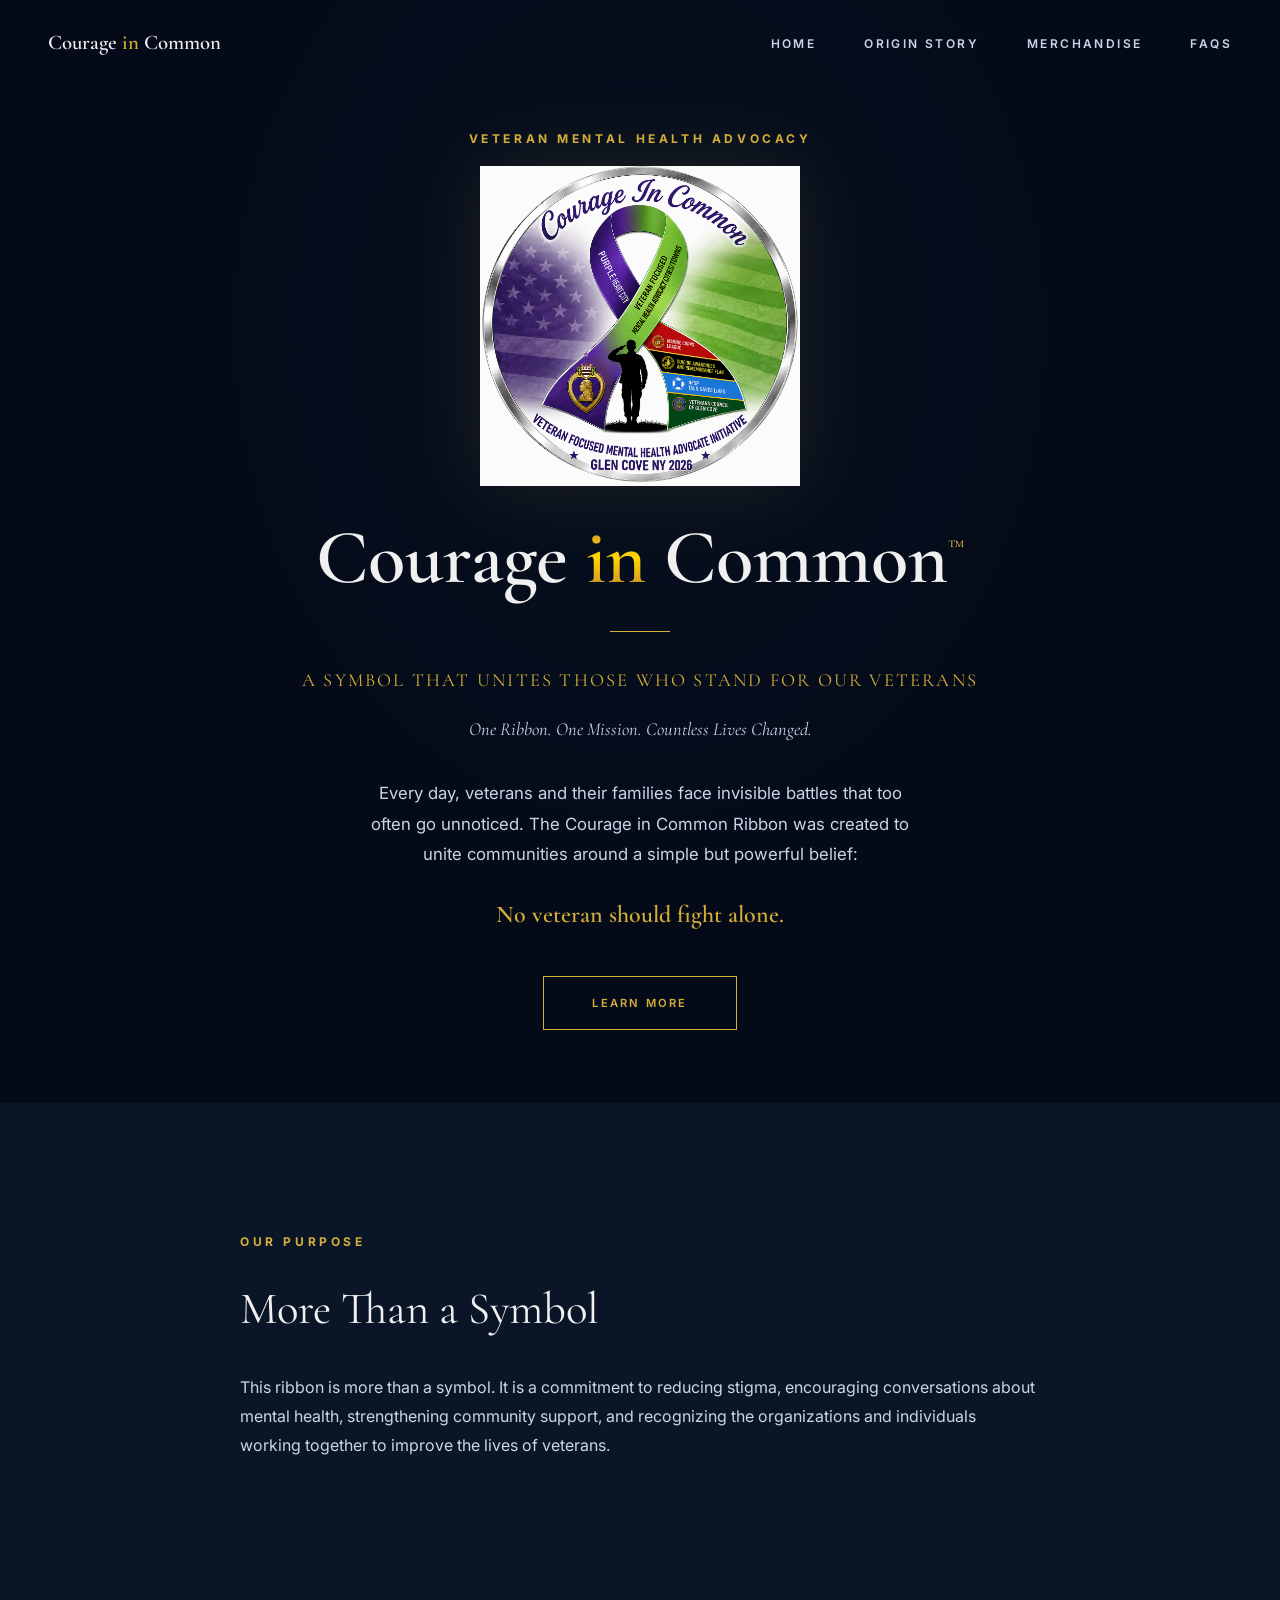
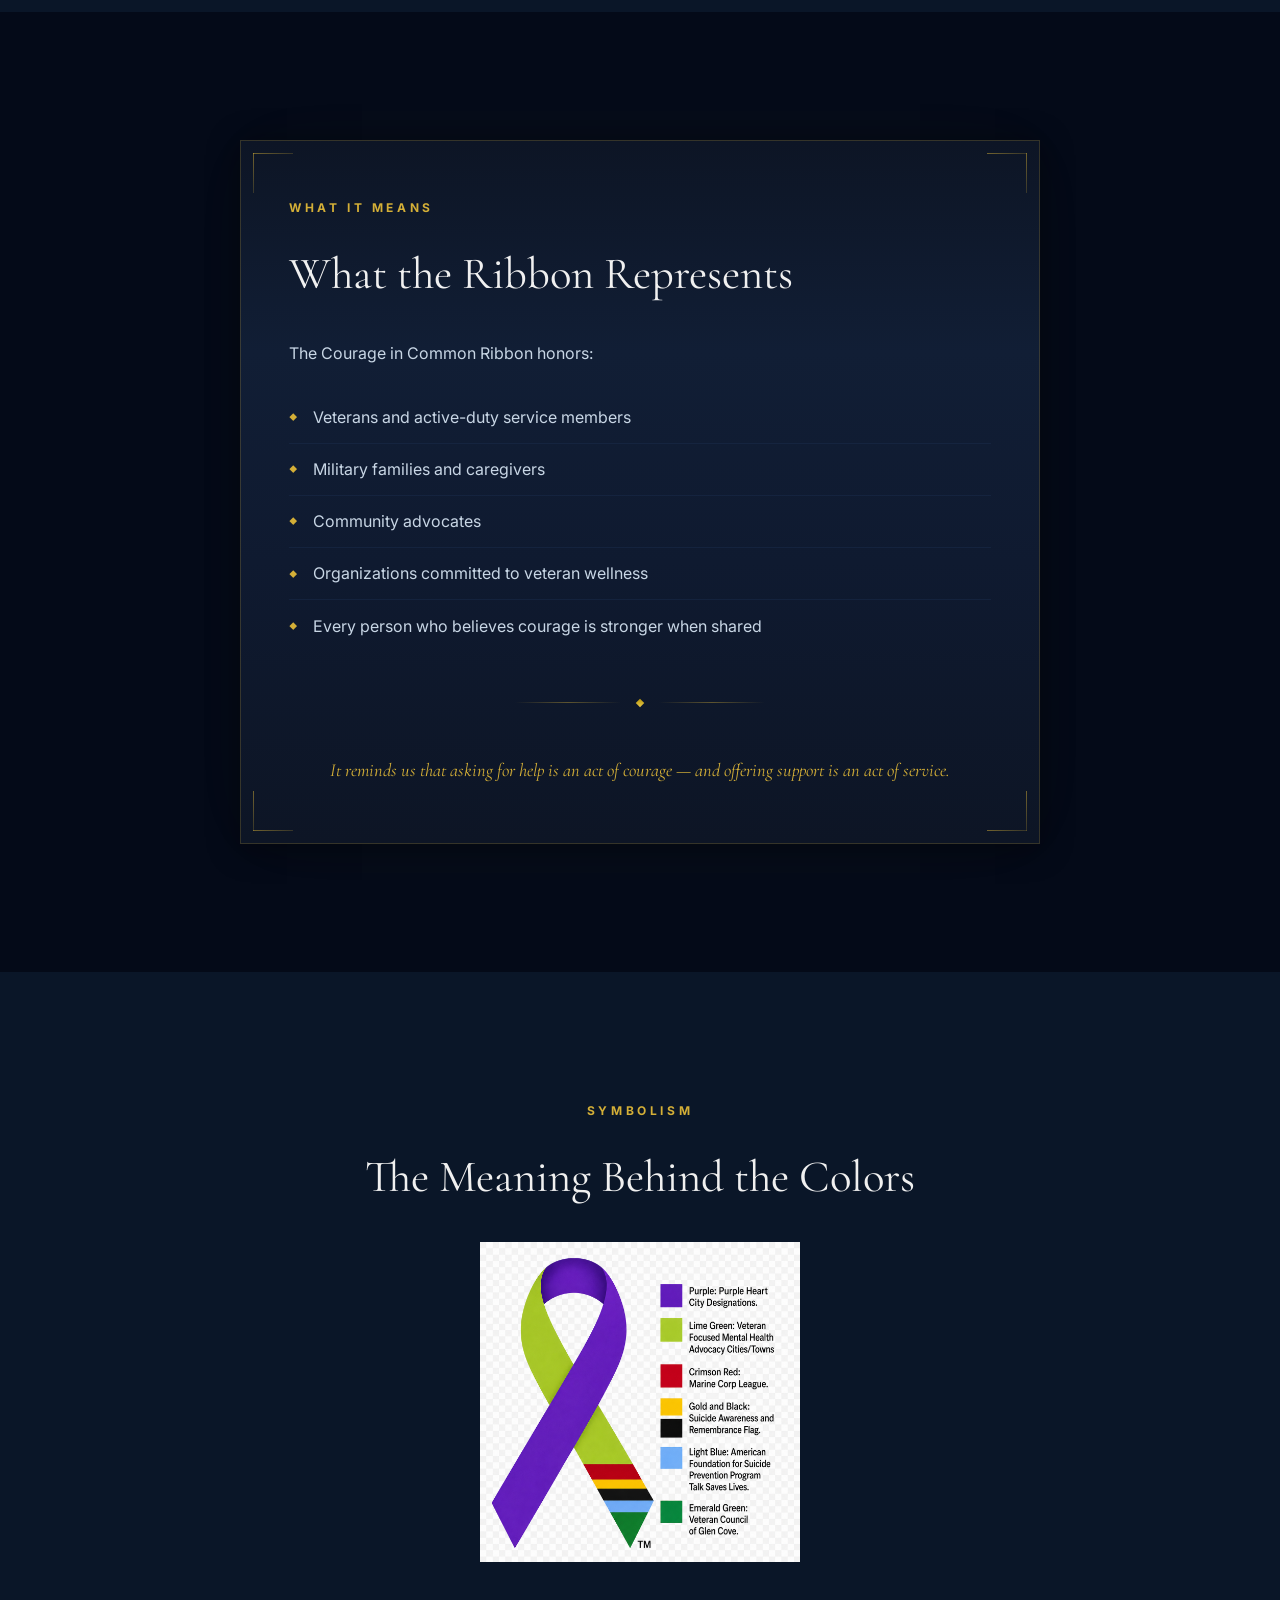
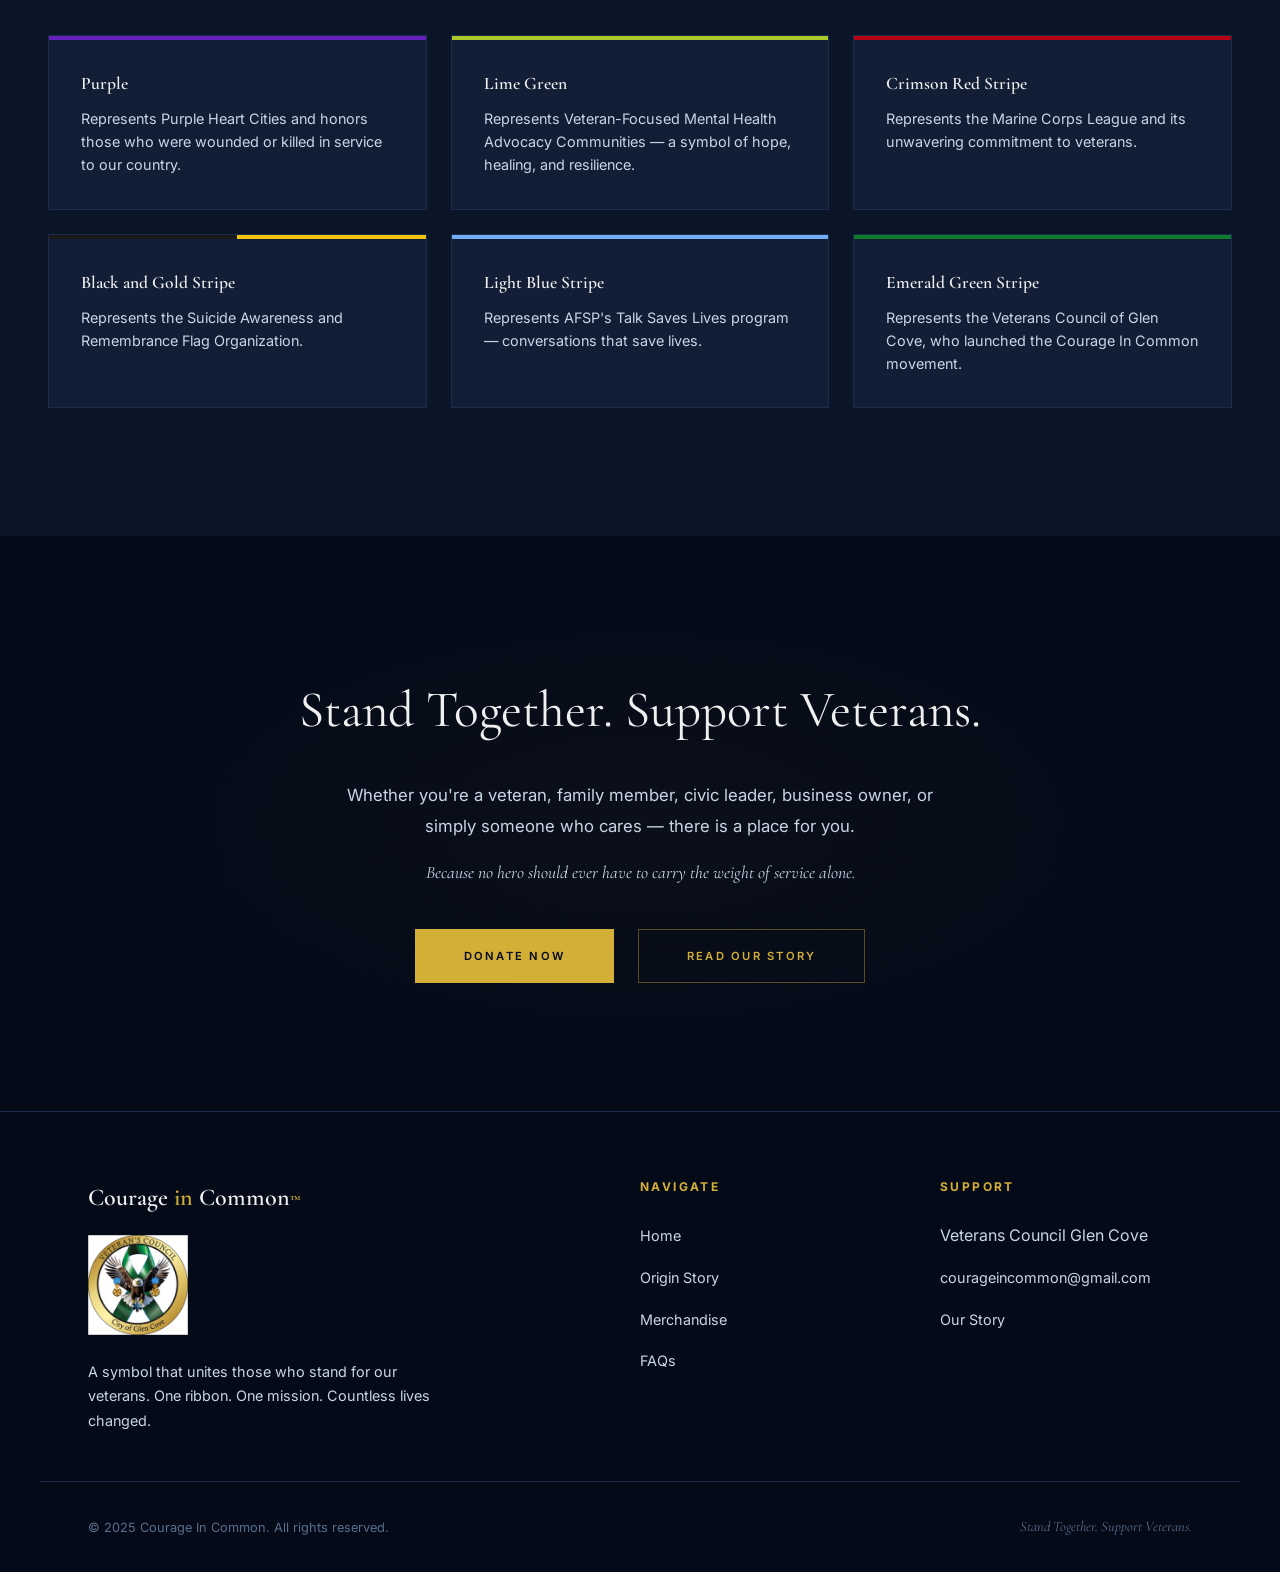
==== commit bc7853a8: "Add contact email to footer on all pages + Organization schema" ====
--- a/index.html
+++ b/index.html
@@ -3,8 +3,48 @@
 <head>
   <meta charset="UTF-8">
   <meta name="viewport" content="width=device-width, initial-scale=1.0">
+  <link rel="icon" type="image/svg+xml" href="favicon.svg">
+  <link rel="icon" type="image/png" sizes="32x32" href="favicon-32.png">
+  <link rel="icon" type="image/png" sizes="16x16" href="favicon-16.png">
+  <link rel="apple-touch-icon" sizes="64x64" href="favicon-64.png">
   <title>Courage In Common™ — A Symbol That Unites Those Who Stand for Our Veterans</title>
   <meta name="description" content="The Courage in Common Ribbon unites communities around veteran mental health awareness. Wear the ribbon. Support veterans. Build stronger communities.">
+  <link rel="canonical" href="https://www.courageincommon.com/">
+
+  <!-- Open Graph -->
+  <meta property="og:type" content="website">
+  <meta property="og:title" content="Courage In Common™ — A Symbol That Unites Those Who Stand for Our Veterans">
+  <meta property="og:description" content="The Courage in Common Ribbon unites communities around veteran mental health awareness. Wear the ribbon. Support veterans. Build stronger communities.">
+  <meta property="og:image" content="https://www.courageincommon.com/images/hero-coin.png">
+  <meta property="og:url" content="https://www.courageincommon.com/">
+  <meta property="og:site_name" content="Courage In Common">
+  <meta property="og:locale" content="en_US">
+
+  <!-- Twitter Card -->
+  <meta name="twitter:card" content="summary_large_image">
+  <meta name="twitter:title" content="Courage In Common™ — A Symbol That Unites Those Who Stand for Our Veterans">
+  <meta name="twitter:description" content="The Courage in Common Ribbon unites communities around veteran mental health awareness. Wear the ribbon. Support veterans. Build stronger communities.">
+  <meta name="twitter:image" content="https://www.courageincommon.com/images/hero-coin.png">
+
+  <!-- JSON-LD Organization Schema -->
+  <script type="application/ld+json">
+  {
+    "@context": "https://schema.org",
+    "@type": "Organization",
+    "name": "Courage In Common",
+    "url": "https://www.courageincommon.com",
+    "logo": "https://www.courageincommon.com/images/hero-coin.png",
+    "description": "A veteran mental health awareness initiative uniting communities through the Courage in Common Ribbon. A symbol born from the invisible wounds of war and the courage to heal together.",
+    "sameAs": [],
+    "contactPoint": {
+      "@type": "ContactPoint",
+      "contactType": "general inquiry",
+      "email": "courageincommon@gmail.com",
+      "url": "https://www.zeffy.com/en-US/donation-form/courage-in-common-mental-health-advocacy-initiative"
+    }
+  }
+  </script>
+
   <link rel="preconnect" href="https://fonts.googleapis.com">
   <link rel="preconnect" href="https://fonts.gstatic.com" crossorigin>
   <link href="https://fonts.googleapis.com/css2?family=Cormorant+Garamond:ital,wght@0,300;0,400;0,500;0,600;0,700;1,300;1,400&family=Inter:wght@300;400;500;600&display=swap" rel="stylesheet">
@@ -295,6 +335,7 @@
         <h4 class="footer-heading">Support</h4>
         <ul class="footer-links">
           <li><span style="color: var(--text-muted); cursor: default;">Veterans Council Glen Cove</span></li>
+          <li><a href="mailto:courageincommon@gmail.com">courageincommon@gmail.com</a></li>
           <li><a href="origin-story.html">Our Story</a></li>
         </ul>
       </div>
